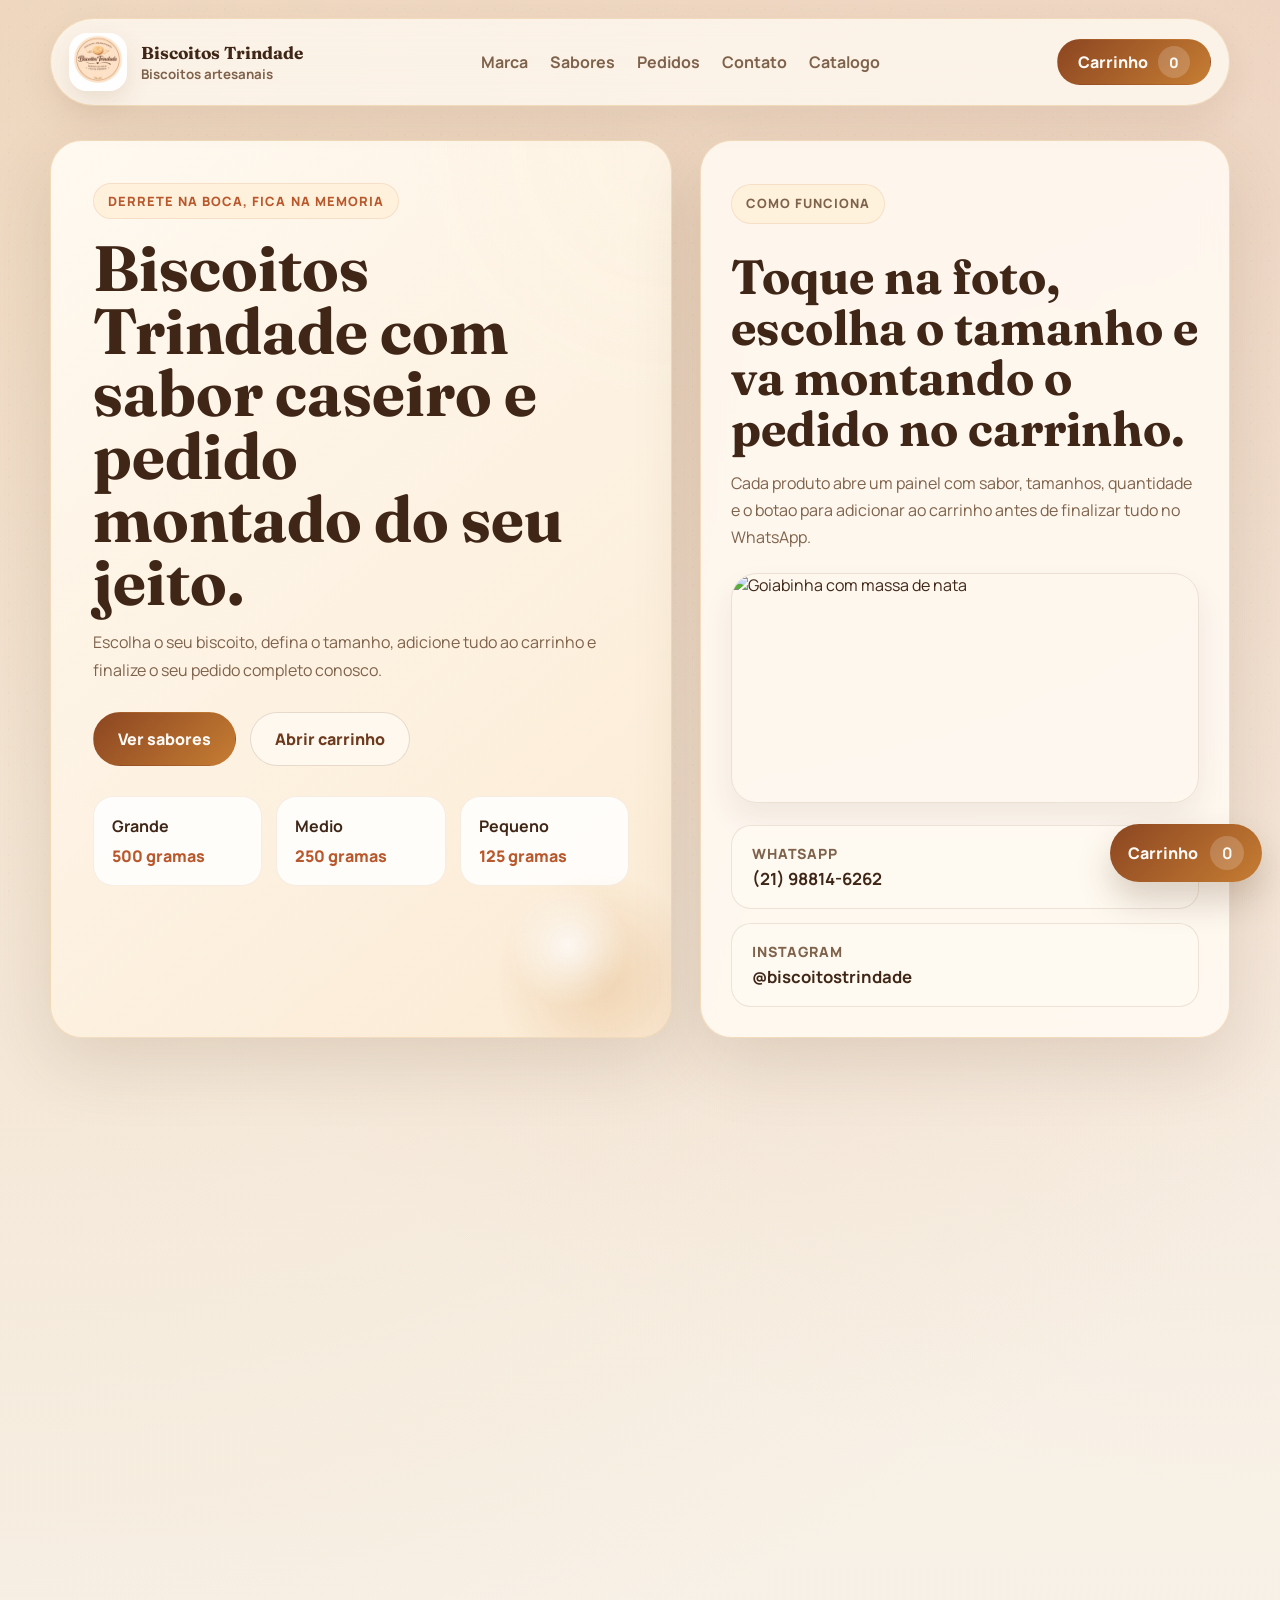
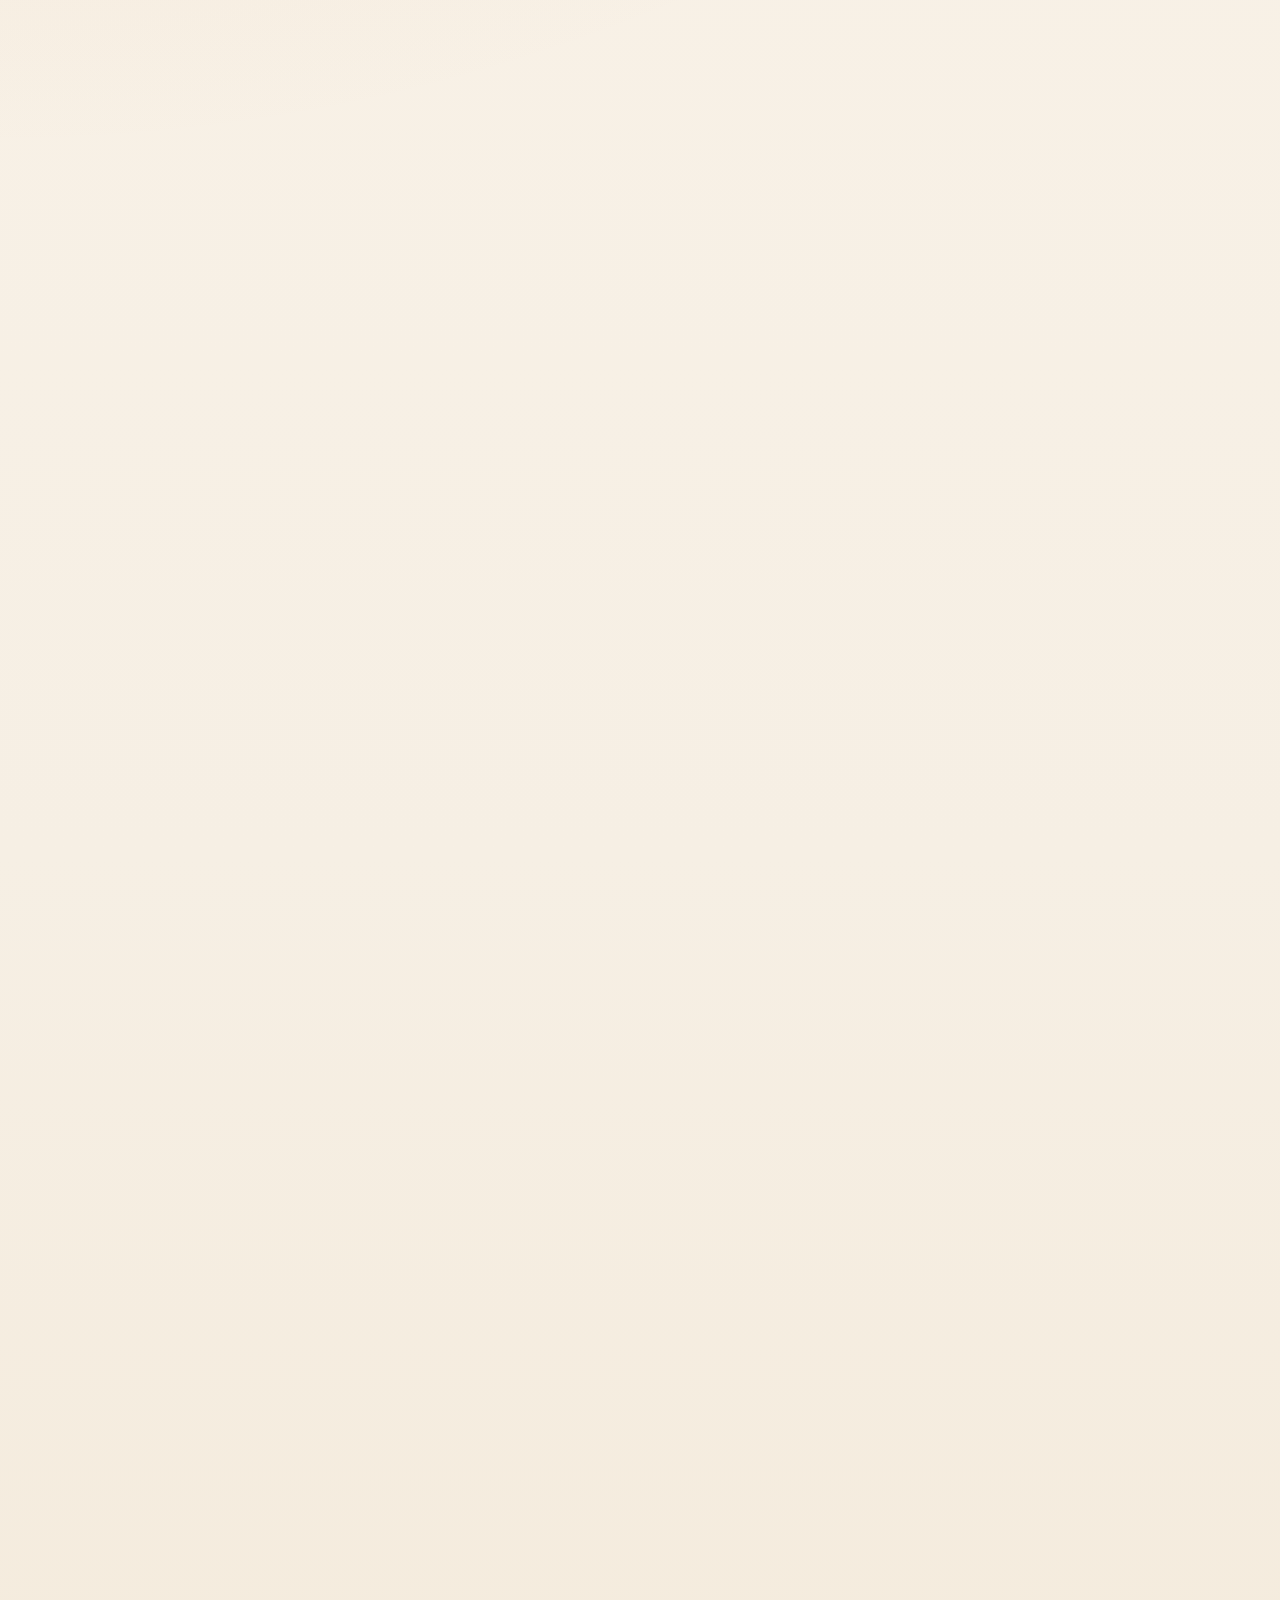
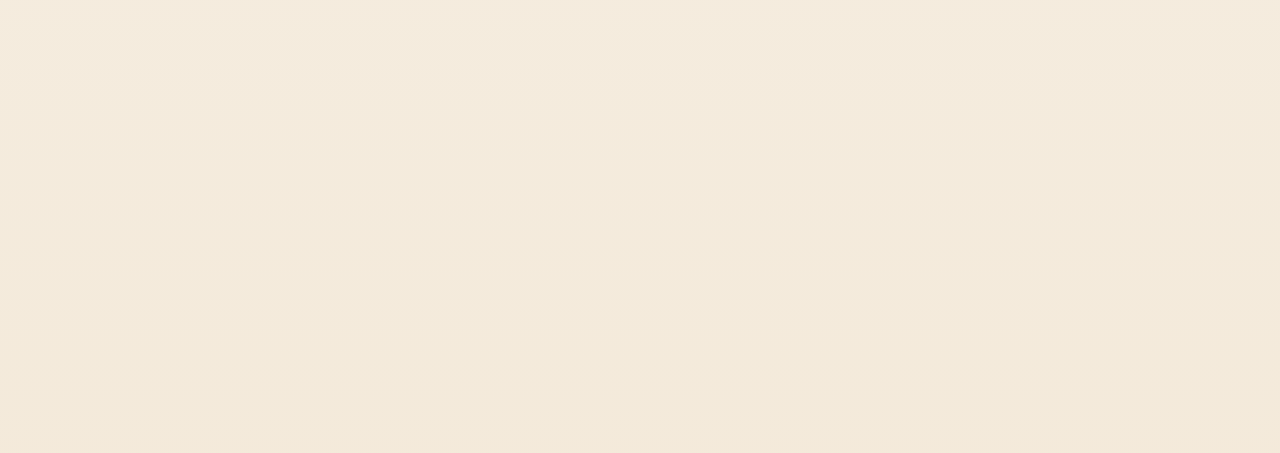
==== index.html @ 2453c05b "Integrate Google Tag Manager into index.html Added Google Tag Manager scripts for tracking." ====
<!DOCTYPE html>
<html lang="pt-BR">
<head>
  <!-- Google Tag Manager -->
<script>(function(w,d,s,l,i){w[l]=w[l]||[];w[l].push({'gtm.start':
new Date().getTime(),event:'gtm.js'});var f=d.getElementsByTagName(s)[0],
j=d.createElement(s),dl=l!='dataLayer'?'&l='+l:'';j.async=true;j.src=
'https://www.googletagmanager.com/gtm.js?id='+i+dl;f.parentNode.insertBefore(j,f);
})(window,document,'script','dataLayer','GTM-TTVF8CPW');</script>
<!-- End Google Tag Manager -->
  
  <meta charset="UTF-8">
  <meta name="viewport" content="width=device-width, initial-scale=1.0">
  <meta name="theme-color" content="#fbf4ea">
  <meta
    name="description"
    content="Biscoitos Trindade: escolha o tamanho, adicione ao carrinho e finalize seu pedido completo pelo WhatsApp."
  >
  <title>Biscoitos Trindade | Biscoitos artesanais</title>
  <link rel="preconnect" href="https://fonts.googleapis.com">
  <link rel="preconnect" href="https://fonts.gstatic.com" crossorigin>
  <link
    href="https://fonts.googleapis.com/css2?family=Fraunces:wght@600;700;800&family=Manrope:wght@400;700;800&display=swap"
    rel="stylesheet"
  >
  <link rel="stylesheet" href="styles.css?v=20260422-2">
  <meta name="google-site-verification" content="8bZwAYIL4HmhqbvfiqJizw8K-HSuU77QGYhBBnQbPO4" />
  <link rel="icon" type="image/png" href="/favicon.png">
</head>
  <!-- Google tag (gtag.js) -->
<script async src="https://www.googletagmanager.com/gtag/js?id=G-58J3NB2M7Q"></script>
<script>
  window.dataLayer = window.dataLayer || [];
  function gtag(){dataLayer.push(arguments);}
  gtag('js', new Date());

  gtag('config', 'G-58J3NB2M7Q');
</script>
<body>
  <!-- Google Tag Manager (noscript) -->
<noscript><iframe src="https://www.googletagmanager.com/ns.html?id=GTM-TTVF8CPW"
height="0" width="0" style="display:none;visibility:hidden"></iframe></noscript>
<!-- End Google Tag Manager (noscript) -->
  <div class="site-shell">
    <header class="hero-shell" id="inicio">
      <nav class="topbar" aria-label="Navegacao principal">
        <a class="brand" href="#inicio" aria-label="Voltar ao inicio">
          <img class="brand-logo" src="logo-biscoitos-trindade.png?v=20260422-2" alt="Logo Biscoitos Trindade" decoding="async">
          <span class="brand-copy">
            <strong>Biscoitos Trindade</strong>
            <small>Biscoitos artesanais</small>
          </span>
        </a>

        <div class="nav-links">
          <a href="#marca">Marca</a>
          <a href="#sabores">Sabores</a>
          <a href="#pedidos">Pedidos</a>
          <a href="#contato">Contato</a>
          <a href="fotos.html">Catalogo</a>
        </div>

        <button class="button button-primary button-small cart-trigger" type="button" data-open-cart>
          Carrinho
          <span class="cart-badge" data-cart-count>0</span>
        </button>
      </nav>

      <section class="hero">
        <div class="hero-copy">
          <span class="eyebrow">Derrete na boca, fica na memoria</span>
          <h1>Biscoitos Trindade com sabor caseiro e pedido montado do seu jeito.</h1>
          <p>
            Escolha o seu biscoito, defina o tamanho, adicione tudo ao carrinho e finalize o seu
            pedido completo conosco.
          </p>

          <div class="hero-actions">
            <a class="button button-primary" href="#sabores">Ver sabores</a>
            <button class="button button-secondary" type="button" data-open-cart>
              Abrir carrinho
            </button>
          </div>

          <div class="size-strip" aria-label="Tamanhos disponiveis">
            <article>
              <strong>Grande</strong>
              <span>500 gramas</span>
            </article>
            <article>
              <strong>Medio</strong>
              <span>250 gramas</span>
            </article>
            <article>
              <strong>Pequeno</strong>
              <span>125 gramas</span>
            </article>
          </div>
        </div>

        <aside class="hero-card">
          <p class="card-kicker">Como funciona</p>
          <h2>Toque na foto, escolha o tamanho e va montando o pedido no carrinho.</h2>
          <p>
            Cada produto abre um painel com sabor, tamanhos, quantidade e o botao para adicionar ao
            carrinho antes de finalizar tudo no WhatsApp.
          </p>

          <div class="hero-preview">
            <img src="goiabinha-massa-de-nata.jpg?v=20260422-2" alt="Goiabinha com massa de nata" fetchpriority="high" decoding="async">
          </div>

          <div class="contact-stack">
            <a class="contact-chip" data-store-whatsapp href="#" target="_blank" rel="noreferrer">
              <span>WhatsApp</span>
              <strong data-phone-display>(21) 98814-6262</strong>
            </a>
            <a class="contact-chip" data-instagram-link href="#" target="_blank" rel="noreferrer">
              <span>Instagram</span>
              <strong data-instagram-handle>@biscoitostrindade</strong>
            </a>
          </div>
        </aside>
      </section>
    </header>

    <main>
      <section class="section story-section" id="marca">
        <div class="section-heading align-left">
          <span class="section-label">A marca</span>
          <h2>Doces biscoitos, saborosos e com um toque que fica na memoria.</h2>
          <p>
            Veja aqui as opcoes, fale conosco e faca a sua encomenda com praticidade.
          </p>
        </div>

        <div class="story-grid">
          <article class="info-tile">
            <h3>Fotos reais</h3>
            <p>Imagens reais dos seus produtos para destacar qualidade, sabor e confianca.</p>
          </article>

          <article class="info-tile">
            <h3>Carrinho completo</h3>
            <p>Voce pode adicionar varios sabores e tamanhos antes de fechar o pedido final.</p>
          </article>

          <article class="info-tile">
            <h3>Contato facil</h3>
            <p>Nosso site conecta sua vitrine digital com o seu WhatsApp e com o Instagram.</p>
          </article>
        </div>
      </section>

      <section class="section catalog-section" id="sabores">
        <div class="section-heading">
          <span class="section-label">Sabores em destaque</span>
          <h2>Escolha um biscoito e toque na foto para ver os detalhes.</h2>
          <p>
            Ao clicar, a pessoa escolhe o tamanho, informa a quantidade e adiciona o item ao carrinho.
          </p>
        </div>

        <div class="catalog-grid" data-featured-products></div>

        <div class="section-footer">
          <a class="button button-secondary" href="fotos.html">Abrir catalogo completo</a>
        </div>
      </section>

      <section class="section steps-section" id="pedidos">
        <div class="section-heading">
          <span class="section-label">Pedidos</span>
          <h2>Veja como fazer sua compra de forma simples.</h2>
        </div>

        <div class="steps-grid">
          <article class="step-card">
            <span>1</span>
            <h3>Escolhe o produto</h3>
            <p>Tocando no biscoito, abre uma janela com a foto, sabor e descricao.</p>
          </article>

          <article class="step-card">
            <span>2</span>
            <h3>Seleciona tamanho</h3>
            <p>A pessoa escolhe entre 500 gramas, 250 gramas e 125 gramas antes de adicionar ao carrinho.</p>
          </article>

          <article class="step-card">
            <span>3</span>
            <h3>Finaliza o carrinho</h3>
            <p>No fim, o pedido inteiro vai pronto para o WhatsApp em uma unica mensagem.</p>
          </article>
        </div>
      </section>

      <section class="section contact-section" id="contato">
        <div class="contact-panel">
          <div class="contact-copy">
            <span class="section-label">Contato rapido</span>
            <h2>Pronto para receber pedidos, encomendas e novos clientes.</h2>
            <p>
              O site conecta sua vitrine digital com o seu WhatsApp e com o Instagram
              <strong data-instagram-handle-inline>@biscoitostrindade</strong>.
            </p>
          </div>

          <div class="cta-stack">
            <button class="button button-primary wide" type="button" data-open-cart>
              Abrir carrinho
            </button>
            <a class="button button-secondary wide" data-store-whatsapp href="#" target="_blank" rel="noreferrer">
              Falar no WhatsApp
            </a>
            <a class="button button-ghost wide" href="fotos.html">Ver todas as fotos</a>
          </div>
        </div>
      </section>
    </main>

    <footer class="footer">
      <div class="footer-brand-group">
        <img class="footer-logo" src="logo-biscoitos-trindade.png?v=20260422-2" alt="Logo Biscoitos Trindade" loading="lazy" decoding="async">
        <div>
          <p class="footer-brand">Biscoitos Trindade</p>
          <small>Feito para que voce cliente conheca melhor os nossos produtos.</small>
        </div>
      </div>

      <div class="footer-links">
        <button type="button" data-open-cart>Carrinho</button>
        <a data-store-whatsapp href="#" target="_blank" rel="noreferrer">WhatsApp</a>
        <a data-instagram-link href="#" target="_blank" rel="noreferrer">Instagram</a>
        <a href="fotos.html">Catalogo</a>
      </div>
    </footer>
  </div>

  <div class="product-modal" data-product-modal hidden>
    <div class="product-modal-backdrop" data-close-modal></div>

    <div class="product-sheet" role="dialog" aria-modal="true" aria-labelledby="product-modal-title">
      <button class="modal-close" type="button" aria-label="Fechar detalhes do produto" data-close-modal>
        Fechar
      </button>

      <div class="product-sheet-media">
        <img data-modal-image src="" alt="">
      </div>

      <div class="product-sheet-copy">
        <span class="sheet-label" data-modal-badge></span>
        <h2 id="product-modal-title" data-modal-title></h2>
        <p class="sheet-flavor" data-modal-flavor></p>
        <p class="sheet-description" data-modal-description></p>

        <div class="purchase-builder">
          <div class="builder-block">
            <p class="builder-label">Escolha o tamanho</p>
            <div class="size-list" data-size-options></div>
          </div>

          <div class="builder-block">
            <p class="builder-label">Quantidade</p>
            <div class="quantity-picker" aria-label="Quantidade do produto">
              <button class="quantity-button" type="button" data-quantity-change="-1" aria-label="Diminuir quantidade">
                -
              </button>
              <span class="quantity-value" data-quantity-value>1</span>
              <button class="quantity-button" type="button" data-quantity-change="1" aria-label="Aumentar quantidade">
                +
              </button>
            </div>
          </div>
        </div>

        <div class="sheet-actions">
          <button class="button button-primary wide" type="button" data-add-to-cart>
            Adicionar ao carrinho
          </button>
          <button class="button button-secondary wide" type="button" data-open-cart>
            Ver carrinho
          </button>
          <button class="button button-ghost wide" type="button" data-close-modal>
            Sair desta aba
          </button>
        </div>

        <p class="sheet-feedback" data-modal-feedback aria-live="polite"></p>
      </div>
    </div>
  </div>

  <div class="cart-drawer" data-cart-drawer hidden>
    <div class="cart-backdrop" data-close-cart></div>

    <aside class="cart-sheet" role="dialog" aria-modal="true" aria-labelledby="cart-title">
      <button class="modal-close cart-close" type="button" aria-label="Fechar carrinho" data-close-cart>
        Fechar
      </button>

      <div class="cart-header">
        <span class="sheet-label">Seu carrinho</span>
        <h2 id="cart-title">Monte seu pedido completo</h2>
        <p>
          Confira os itens escolhidos, ajuste o pedido como quiser e finalize tudo em uma unica
          mensagem no WhatsApp.
        </p>
      </div>

      <div class="cart-status">
        <article class="summary-chip">
          <span>Itens</span>
          <strong data-cart-total-items>0</strong>
        </article>
        <article class="summary-chip">
          <span>Sabores</span>
          <strong data-cart-total-lines>0</strong>
        </article>
      </div>

      <div class="cart-empty" data-cart-empty>
        Seu carrinho esta vazio. Escolha um biscoito, selecione o tamanho e adicione ao pedido.
      </div>

      <section class="cart-overview" data-cart-overview-wrapper hidden>
        <p class="builder-label">Resumo do pedido</p>
        <div class="cart-overview-list" data-cart-overview></div>
      </section>

      <div class="cart-items" data-cart-items></div>

      <div class="cart-summary">
        <div class="summary-row">
          <span>Total de itens</span>
          <strong data-cart-total-items>0</strong>
        </div>
        <div class="summary-row">
          <span>Sabores no pedido</span>
          <strong data-cart-total-lines>0</strong>
        </div>

        <div class="cart-actions">
          <button class="button button-secondary wide" type="button" data-close-cart>
            Continuar comprando
          </button>
           <button class="button button-ghost wide" type="button" data-clear-cart>
            Limpar carrinho
          </button>
          <a class="button button-primary wide" data-cart-checkout href="#" target="_blank" rel="noreferrer">
            Comprar
          </a>
        </div>

        <p class="checkout-note">
          O WhatsApp vai abrir com o pedido todo montado na mensagem.
        </p>
      </div>
    </aside>
  </div>

  <button class="floating-cart" type="button" data-open-cart aria-label="Abrir carrinho">
    <span>Carrinho</span>
    <strong data-cart-count>0</strong>
  </button>

  <script src="script.js?v=20260422-2"></script>
</body>
</html>
---- styles.css ----
:root {
  color-scheme: light;
  --bg: #f6efe4;
  --surface: rgba(255, 250, 242, 0.9);
  --surface-strong: #fffaf2;
  --line: rgba(96, 54, 26, 0.12);
  --text: #3f2617;
  --muted: #7f624b;
  --cocoa: #6d3a1e;
  --caramel: #c67d33;
  --cream: #fff6ea;
  --accent: #b9582d;
  --shadow: 0 24px 70px rgba(94, 60, 30, 0.14);
  --radius-xl: 32px;
  --radius-lg: 26px;
  --radius-md: 20px;
  --content: 1180px;
}

* {
  box-sizing: border-box;
}

html {
  scroll-behavior: smooth;
}

body {
  margin: 0;
  overflow-x: hidden;
  font-family: "Manrope", sans-serif;
  text-rendering: optimizeLegibility;
  color: var(--text);
  background:
    radial-gradient(circle at top left, rgba(198, 125, 51, 0.22), transparent 28%),
    radial-gradient(circle at top right, rgba(185, 88, 45, 0.16), transparent 24%),
    linear-gradient(180deg, #fbf4ea 0%, #f6efe4 40%, #efdfc6 100%);
}

body::before {
  content: "";
  position: fixed;
  inset: 0;
  pointer-events: none;
  background:
    radial-gradient(circle, rgba(109, 58, 30, 0.04) 1px, transparent 1px) 0 0 / 18px 18px;
  opacity: 0.35;
}

img {
  display: block;
  max-width: 100%;
}

a {
  color: inherit;
  text-decoration: none;
}

button,
a {
  -webkit-tap-highlight-color: transparent;
}

section[id] {
  scroll-margin-top: 110px;
}

.site-shell,
.catalog-page {
  position: relative;
  z-index: 1;
}

.story-section,
.catalog-section,
.steps-section,
.contact-section,
.catalog-gallery,
.catalog-bottom-cta,
.footer {
  content-visibility: auto;
  contain-intrinsic-size: 1px 720px;
}

.hero-shell,
.section,
.footer,
.catalog-page {
  padding-left: 24px;
  padding-right: 24px;
}

.topbar,
.hero,
.section-heading,
.story-grid,
.catalog-grid,
.steps-grid,
.contact-panel,
.footer,
.catalog-hero,
.catalog-bottom-cta {
  max-width: var(--content);
  margin: 0 auto;
}

.hero-shell {
  padding-top: 18px;
  padding-bottom: 48px;
}

.topbar {
  display: flex;
  align-items: center;
  justify-content: space-between;
  position: sticky;
  top: 12px;
  z-index: 14;
  gap: 20px;
  padding: 14px 18px;
  border-radius: 999px;
  background: rgba(255, 250, 242, 0.78);
  border: 1px solid rgba(237, 210, 171, 0.72);
  box-shadow: 0 14px 34px rgba(95, 57, 27, 0.08);
  backdrop-filter: blur(16px);
}

.brand {
  display: inline-flex;
  align-items: center;
  gap: 14px;
}

.brand-logo {
  width: 58px;
  height: 58px;
  border-radius: 18px;
  object-fit: cover;
  box-shadow: 0 10px 26px rgba(95, 57, 27, 0.12);
}

.brand-copy {
  display: grid;
  gap: 2px;
}

.brand-copy strong,
.section-heading h2,
.hero-copy h1,
.hero-card h2,
.step-card h3,
.contact-copy h2,
.catalog-hero-copy h1,
.catalog-bottom-cta h2,
.product-title,
.product-sheet-copy h2,
.footer-brand,
.info-tile h3,
.cart-header h2,
.cart-item-copy h3 {
  font-family: "Fraunces", serif;
}

.brand-copy strong {
  font-size: 1.08rem;
}

.brand-copy small {
  color: var(--muted);
  font-weight: 700;
}

.nav-links,
.topbar-actions,
.footer-links {
  display: flex;
  align-items: center;
  gap: 22px;
}

.nav-links,
.footer-links {
  color: var(--muted);
  font-weight: 700;
}

.nav-links a:hover,
.nav-links a:focus-visible,
.footer-links a:hover,
.footer-links a:focus-visible,
.footer-links button:hover,
.footer-links button:focus-visible {
  color: var(--cocoa);
}

.footer-links {
  flex-wrap: wrap;
  gap: 18px;
}

.footer-links button {
  padding: 0;
  border: 0;
  background: transparent;
  color: inherit;
  font: inherit;
  font-weight: inherit;
  cursor: pointer;
}

.button {
  display: inline-flex;
  align-items: center;
  justify-content: center;
  min-height: 54px;
  padding: 0 24px;
  border-radius: 999px;
  border: 1px solid transparent;
  font: inherit;
  font-weight: 800;
  cursor: pointer;
  transition: transform 0.2s ease, box-shadow 0.2s ease, background-color 0.2s ease;
}

.button:hover,
.button:focus-visible,
.product-card:hover,
.product-card:focus-visible,
.contact-chip:hover,
.contact-chip:focus-visible,
.size-option:hover,
.size-option:focus-visible,
.floating-cart:hover,
.floating-cart:focus-visible {
  transform: translateY(-2px);
  box-shadow: 0 18px 28px rgba(87, 52, 24, 0.12);
}

.button-small {
  min-height: 46px;
  padding: 0 20px;
}

.button-primary {
  color: #fffaf5;
  background: linear-gradient(135deg, #8c4621 0%, #c67d33 100%);
}

.button-secondary {
  color: var(--cocoa);
  background: rgba(255, 250, 242, 0.78);
  border-color: rgba(109, 58, 30, 0.16);
}

.button-ghost {
  color: var(--cocoa);
  background: linear-gradient(180deg, #fffaf3 0%, #f4e1c2 100%);
  border-color: rgba(109, 58, 30, 0.12);
}

.button.is-disabled {
  opacity: 0.55;
  pointer-events: none;
}

.wide {
  width: 100%;
}

.eyebrow,
.section-label,
.card-kicker,
.product-badge,
.sheet-label {
  display: inline-flex;
  align-items: center;
  justify-content: center;
  width: fit-content;
  padding: 8px 14px;
  border-radius: 999px;
  font-size: 0.8rem;
  font-weight: 800;
  letter-spacing: 0.08em;
  text-transform: uppercase;
}

.eyebrow,
.section-label,
.card-kicker,
.sheet-label {
  color: var(--accent);
  background: rgba(255, 241, 220, 0.92);
  border: 1px solid rgba(185, 88, 45, 0.12);
}

.hero {
  display: grid;
  grid-template-columns: 1.08fr 0.92fr;
  gap: 28px;
  align-items: stretch;
  padding-top: 34px;
}

.hero-copy,
.hero-card,
.info-tile,
.step-card,
.contact-panel,
.product-card,
.catalog-hero-card,
.catalog-bottom-cta,
.product-sheet,
.catalog-hero-copy,
.cart-sheet {
  background: var(--surface);
  border: 1px solid rgba(237, 210, 171, 0.72);
  box-shadow: var(--shadow);
  backdrop-filter: blur(14px);
}

.hero-copy,
.hero-card,
.catalog-hero-card,
.catalog-bottom-cta,
.catalog-hero-copy {
  border-radius: var(--radius-xl);
}

.hero-copy,
.catalog-hero-copy {
  position: relative;
  overflow: hidden;
  padding: 42px;
  background:
    radial-gradient(circle at top right, rgba(255, 244, 225, 0.34), transparent 24%),
    linear-gradient(140deg, rgba(255, 250, 242, 0.96) 0%, rgba(251, 235, 212, 0.96) 100%);
  animation: rise 0.8s ease both;
}

.hero-copy::after,
.catalog-hero-copy::after {
  content: "";
  position: absolute;
  inset: auto -40px -52px auto;
  width: 220px;
  height: 220px;
  border-radius: 50%;
  background:
    radial-gradient(circle at 35% 35%, rgba(255, 255, 255, 0.76), transparent 30%),
    radial-gradient(circle at 50% 50%, rgba(198, 125, 51, 0.22), transparent 68%);
}

.hero-copy h1,
.catalog-hero-copy h1 {
  margin: 18px 0 16px;
  font-size: clamp(2.8rem, 5vw, 4.8rem);
  line-height: 0.98;
  max-width: 11ch;
}

.hero-copy p,
.hero-card p,
.section-heading p,
.info-tile p,
.step-card p,
.contact-copy p,
.catalog-hero-copy p,
.catalog-bottom-cta p,
.product-copy p,
.sheet-description,
.sheet-flavor,
.footer small,
.cart-header p,
.checkout-note,
.cart-empty,
.cart-item-copy p {
  color: var(--muted);
  line-height: 1.7;
}

.hero-actions,
.cta-stack,
.sheet-actions {
  display: flex;
  flex-wrap: wrap;
  gap: 14px;
}

.hero-actions {
  margin-top: 28px;
}

.cart-trigger {
  gap: 10px;
}

.cart-badge {
  display: inline-flex;
  align-items: center;
  justify-content: center;
  min-width: 32px;
  min-height: 32px;
  padding: 0 8px;
  border-radius: 999px;
  background: rgba(255, 255, 255, 0.18);
  color: #fffaf5;
  font-size: 0.9rem;
}

.size-strip {
  display: grid;
  grid-template-columns: repeat(3, minmax(0, 1fr));
  gap: 14px;
  margin-top: 30px;
}

.size-strip article {
  padding: 18px;
  border-radius: var(--radius-md);
  background: rgba(255, 255, 255, 0.82);
  border: 1px solid rgba(198, 125, 51, 0.12);
}

.size-strip strong,
.size-option strong {
  display: block;
}

.size-strip span,
.size-option span {
  display: block;
  margin-top: 8px;
  color: var(--accent);
  font-weight: 800;
}

.hero-card,
.catalog-hero-card {
  padding: 30px;
  animation: rise 0.8s ease 0.1s both;
}

.hero-card h2,
.contact-copy h2,
.catalog-bottom-cta h2,
.cart-header h2 {
  margin: 16px 0 12px;
  font-size: clamp(2rem, 4vw, 3rem);
  line-height: 1.05;
}

.contact-stack {
  display: grid;
  gap: 14px;
  margin-top: 22px;
}

.hero-preview {
  margin-top: 22px;
  min-height: 230px;
  border-radius: var(--radius-lg);
  overflow: hidden;
  border: 1px solid rgba(109, 58, 30, 0.12);
  box-shadow: 0 16px 30px rgba(95, 57, 27, 0.08);
}

.hero-preview img {
  width: 100%;
  height: 100%;
  object-fit: cover;
}

.contact-chip {
  display: grid;
  gap: 4px;
  padding: 18px 20px;
  border-radius: var(--radius-md);
  background: rgba(255, 250, 242, 0.94);
  border: 1px solid rgba(109, 58, 30, 0.12);
  transition: transform 0.2s ease, box-shadow 0.2s ease, border-color 0.2s ease;
}

.contact-chip span {
  color: var(--muted);
  font-size: 0.88rem;
  font-weight: 800;
  text-transform: uppercase;
  letter-spacing: 0.06em;
}

.contact-chip strong {
  font-size: 1.05rem;
}

.section {
  padding-top: 36px;
  padding-bottom: 36px;
}

.section-heading {
  margin-bottom: 28px;
  text-align: center;
}

.section-heading.align-left {
  text-align: left;
}

.section-heading h2 {
  margin: 16px 0;
  font-size: clamp(2rem, 4vw, 3.6rem);
  line-height: 1.04;
}

.story-grid,
.steps-grid {
  display: grid;
  grid-template-columns: repeat(3, minmax(0, 1fr));
  gap: 18px;
}

.info-tile,
.step-card {
  position: relative;
  overflow: hidden;
  padding: 28px;
  border-radius: var(--radius-lg);
  animation: rise 0.8s ease both;
}

.info-tile:nth-child(2),
.step-card:nth-child(2) {
  animation-delay: 0.08s;
}

.info-tile:nth-child(3),
.step-card:nth-child(3) {
  animation-delay: 0.16s;
}

.info-tile::after,
.step-card::after {
  content: "";
  position: absolute;
  inset: auto -24px -24px auto;
  width: 110px;
  height: 110px;
  border-radius: 50%;
  background: radial-gradient(circle, rgba(198, 125, 51, 0.14), transparent 70%);
}

.info-tile h3,
.step-card h3 {
  margin: 0 0 10px;
  font-size: 1.35rem;
}

.catalog-grid {
  display: grid;
  grid-template-columns: repeat(3, minmax(0, 1fr));
  gap: 18px;
}

.catalog-grid-large {
  grid-template-columns: repeat(4, minmax(0, 1fr));
}

.product-card {
  appearance: none;
  width: 100%;
  padding: 0;
  border-radius: var(--radius-lg);
  overflow: hidden;
  cursor: pointer;
  text-align: left;
  transition: transform 0.2s ease, box-shadow 0.2s ease;
  animation: rise 0.8s ease both;
}

.product-card:nth-child(2) {
  animation-delay: 0.06s;
}

.product-card:nth-child(3) {
  animation-delay: 0.12s;
}

.product-card:nth-child(4) {
  animation-delay: 0.18s;
}

.product-media {
  aspect-ratio: 4 / 5;
  overflow: hidden;
  background: linear-gradient(160deg, #f2dec2 0%, #e6c598 100%);
}

.product-media img,
.product-sheet-media img,
.cart-item-media img {
  width: 100%;
  height: 100%;
  object-fit: cover;
}

.product-copy {
  display: grid;
  gap: 12px;
  padding: 22px;
}

.product-topline {
  display: flex;
  align-items: center;
  justify-content: space-between;
  gap: 12px;
}

.product-badge {
  color: var(--cocoa);
  background: rgba(244, 225, 194, 0.94);
}

.product-title {
  margin: 0;
  font-size: 1.55rem;
}

.product-click {
  color: var(--accent);
  font-weight: 800;
}

.section-footer {
  display: flex;
  justify-content: center;
  margin-top: 28px;
}

.step-card span {
  display: inline-flex;
  align-items: center;
  justify-content: center;
  width: 50px;
  height: 50px;
  margin-bottom: 18px;
  border-radius: 16px;
  background: linear-gradient(135deg, #8c4621 0%, #c67d33 100%);
  color: #fffdf8;
  font-weight: 800;
}

.contact-panel,
.catalog-bottom-cta {
  display: grid;
  grid-template-columns: 1.1fr 0.9fr;
  gap: 24px;
  align-items: center;
  padding: 32px;
}

.footer {
  display: flex;
  align-items: center;
  justify-content: space-between;
  gap: 20px;
  padding-top: 18px;
  padding-bottom: 40px;
}

.footer-brand-group {
  display: flex;
  align-items: center;
  gap: 16px;
}

.footer-logo {
  width: 68px;
  height: 68px;
  border-radius: 24px;
  object-fit: cover;
  box-shadow: 0 10px 26px rgba(95, 57, 27, 0.12);
}

.footer-brand {
  margin: 0 0 8px;
  font-size: 1.35rem;
}

.catalog-page {
  padding-top: 18px;
  padding-bottom: 120px;
}

.catalog-hero {
  display: grid;
  grid-template-columns: 1.05fr 0.95fr;
  gap: 24px;
  align-items: stretch;
  margin-top: 30px;
  margin-bottom: 30px;
}

.catalog-hero-card {
  display: grid;
  align-content: start;
  gap: 14px;
}

.catalog-bottom-cta {
  margin-top: 30px;
}

.product-modal[hidden],
.cart-drawer[hidden] {
  display: none;
}

.product-modal,
.cart-drawer {
  position: fixed;
  inset: 0;
  overflow-y: auto;
  overscroll-behavior: contain;
}

.product-modal {
  z-index: 30;
  padding: 24px;
  display: grid;
  place-items: center;
}

.product-modal-backdrop,
.cart-backdrop {
  position: absolute;
  inset: 0;
  background: rgba(48, 29, 18, 0.68);
  backdrop-filter: blur(10px);
  animation: fade 0.25s ease both;
}

.product-sheet {
  position: relative;
  z-index: 1;
  width: min(980px, 100%);
  max-height: calc(100dvh - 48px);
  display: grid;
  grid-template-columns: 1fr 1fr;
  gap: 0;
  overflow: hidden;
  border-radius: var(--radius-xl);
  animation: rise 0.3s ease both;
}

.product-sheet-media {
  min-height: 420px;
  background: linear-gradient(160deg, #f2dec2 0%, #e6c598 100%);
}

.product-sheet-copy {
  display: grid;
  align-content: start;
  gap: 16px;
  padding: 34px;
  overflow-y: auto;
  min-width: 0;
}

.product-sheet-copy h2 {
  margin: 0;
  font-size: clamp(2rem, 4vw, 3rem);
  line-height: 1.02;
}

.sheet-flavor {
  margin: -6px 0 0;
  color: var(--accent);
  font-weight: 800;
}

.sheet-description,
.sheet-feedback {
  margin: 0;
}

.purchase-builder {
  display: grid;
  gap: 18px;
}

.builder-block {
  display: grid;
  gap: 12px;
}

.builder-label {
  margin: 0;
  color: var(--muted);
  font-size: 0.92rem;
  font-weight: 800;
  text-transform: uppercase;
  letter-spacing: 0.06em;
}

.size-list {
  display: grid;
  grid-template-columns: repeat(3, minmax(0, 1fr));
  gap: 12px;
}

.size-option {
  display: grid;
  gap: 8px;
  padding: 18px;
  border-radius: var(--radius-md);
  border: 1px solid rgba(198, 125, 51, 0.14);
  background: rgba(255, 255, 255, 0.84);
  color: var(--text);
  font: inherit;
  text-align: left;
  cursor: pointer;
  transition: transform 0.2s ease, border-color 0.2s ease, box-shadow 0.2s ease;
}

.size-option.is-selected {
  border-color: rgba(140, 70, 33, 0.58);
  background: linear-gradient(180deg, #fff9f0 0%, #f7e0be 100%);
  box-shadow: 0 18px 28px rgba(95, 57, 27, 0.1);
}

.quantity-picker {
  display: inline-flex;
  align-items: center;
  gap: 14px;
  width: fit-content;
  padding: 10px;
  border-radius: 999px;
  background: rgba(255, 255, 255, 0.84);
  border: 1px solid rgba(198, 125, 51, 0.12);
}

.quantity-button {
  display: inline-flex;
  align-items: center;
  justify-content: center;
  width: 42px;
  height: 42px;
  border: 0;
  border-radius: 999px;
  background: linear-gradient(135deg, #8c4621 0%, #c67d33 100%);
  color: #fffaf5;
  font: inherit;
  font-size: 1.25rem;
  font-weight: 800;
  cursor: pointer;
}

.quantity-value {
  min-width: 28px;
  text-align: center;
  font-weight: 800;
  font-size: 1.05rem;
}

.sheet-feedback {
  min-height: 24px;
  color: var(--accent);
  font-weight: 700;
}

.modal-close {
  position: absolute;
  top: 18px;
  right: 18px;
  z-index: 2;
  min-height: 42px;
  padding: 0 16px;
  border: 1px solid rgba(109, 58, 30, 0.12);
  border-radius: 999px;
  background: rgba(255, 250, 242, 0.92);
  color: var(--cocoa);
  font: inherit;
  font-weight: 800;
  cursor: pointer;
}

.modal-close:hover,
.modal-close:focus-visible,
.quantity-button:hover,
.quantity-button:focus-visible,
.cart-stepper:hover,
.cart-stepper:focus-visible,
.cart-remove:hover,
.cart-remove:focus-visible {
  box-shadow: 0 12px 22px rgba(95, 57, 27, 0.12);
}

.cart-drawer {
  z-index: 32;
}

.cart-sheet {
  position: absolute;
  top: 20px;
  right: 20px;
  bottom: 20px;
  width: min(440px, calc(100vw - 24px));
  max-height: calc(100dvh - 40px);
  display: grid;
  grid-template-rows: auto auto auto 1fr auto;
  gap: 18px;
  padding: 28px;
  border-radius: var(--radius-xl);
  background: var(--surface-strong);
  overflow-x: hidden;
  overflow-y: auto;
  min-height: 0;
  -webkit-overflow-scrolling: touch;
  animation: slideIn 0.25s ease both;
}

.cart-close {
  top: 16px;
  right: 16px;
}

.cart-header {
  display: grid;
  gap: 10px;
  padding-right: 56px;
}

.cart-header h2 {
  margin: 0;
}

.cart-header p,
.checkout-note,
.cart-empty,
.cart-item-copy p {
  margin: 0;
}

.cart-status {
  display: grid;
  grid-template-columns: repeat(2, minmax(0, 1fr));
  gap: 12px;
}

.summary-chip {
  padding: 16px;
  border-radius: var(--radius-md);
  background: rgba(255, 250, 242, 0.9);
  border: 1px solid rgba(198, 125, 51, 0.12);
}

.summary-chip span,
.summary-row span {
  color: var(--muted);
  font-size: 0.92rem;
  font-weight: 700;
}

.summary-chip strong,
.summary-row strong {
  display: block;
  margin-top: 6px;
  font-size: 1.2rem;
}

.cart-empty {
  padding: 18px;
  border-radius: var(--radius-md);
  background: rgba(255, 250, 242, 0.9);
  border: 1px dashed rgba(198, 125, 51, 0.24);
}

.cart-overview {
  display: grid;
  gap: 12px;
}

.cart-overview-list {
  display: grid;
  gap: 12px;
}

.cart-overview-item {
  display: grid;
  gap: 6px;
  padding: 14px 16px;
  border-radius: var(--radius-md);
  background: rgba(255, 250, 242, 0.92);
  border: 1px solid rgba(198, 125, 51, 0.12);
}

.cart-overview-head {
  display: flex;
  align-items: center;
  justify-content: space-between;
  gap: 12px;
}

.cart-overview-meta {
  display: grid;
  gap: 4px;
}

.cart-overview-actions {
  display: flex;
  flex-wrap: wrap;
  justify-content: flex-end;
  gap: 8px;
}

.cart-overview-head strong {
  font-family: "Fraunces", serif;
  font-size: 1rem;
}

.cart-overview-head span,
.cart-overview-item small {
  color: var(--muted);
}

.cart-remove-summary {
  min-height: 38px;
  padding: 0 14px;
  border: 1px solid rgba(185, 88, 45, 0.16);
  border-radius: 999px;
  background: rgba(255, 247, 239, 0.96);
  color: var(--accent);
  font: inherit;
  font-weight: 800;
  cursor: pointer;
  white-space: nowrap;
}

.cart-stepper-summary {
  min-height: 38px;
}

.cart-items {
  display: grid;
  align-content: start;
  gap: 14px;
  overflow: auto;
  min-height: 0;
  padding-right: 4px;
}

.cart-item {
  display: grid;
  grid-template-columns: 92px 1fr auto;
  gap: 14px;
  align-items: center;
  padding: 14px;
  border-radius: var(--radius-md);
  background: rgba(255, 250, 242, 0.9);
  border: 1px solid rgba(198, 125, 51, 0.12);
}

.cart-item-media {
  width: 92px;
  height: 92px;
  border-radius: 16px;
  overflow: hidden;
}

.cart-item-copy {
  display: grid;
  gap: 8px;
}

.cart-item-copy h3 {
  margin: 0;
  font-size: 1.1rem;
}

.cart-item-controls {
  display: flex;
  flex-wrap: wrap;
  align-items: center;
  gap: 8px;
}

.cart-item-quantity {
  display: inline-flex;
  align-items: center;
  justify-content: center;
  min-height: 40px;
  padding: 0 14px;
  border-radius: 999px;
  background: rgba(244, 225, 194, 0.52);
  color: var(--cocoa);
  font-size: 0.92rem;
  font-weight: 800;
}

.cart-stepper {
  min-height: 40px;
  padding: 0 14px;
  border: 1px solid rgba(109, 58, 30, 0.14);
  border-radius: 999px;
  background: rgba(255, 255, 255, 0.9);
  color: var(--cocoa);
  font: inherit;
  font-weight: 800;
  cursor: pointer;
}

.cart-stepper-add {
  border-color: transparent;
  background: linear-gradient(135deg, #8c4621 0%, #c67d33 100%);
  color: #fffaf5;
}

.cart-item-actions {
  display: grid;
  align-self: start;
}

.cart-remove {
  align-self: start;
  width: 100%;
  min-height: 40px;
  padding: 0 14px;
  border: 1px solid rgba(185, 88, 45, 0.16);
  border-radius: 999px;
  background: rgba(255, 247, 239, 0.96);
  color: var(--accent);
  font: inherit;
  font-weight: 800;
  cursor: pointer;
}

.cart-remove-summary:hover,
.cart-remove-summary:focus-visible {
  box-shadow: 0 12px 22px rgba(95, 57, 27, 0.12);
}

.cart-summary {
  display: grid;
  gap: 14px;
  padding-top: 14px;
  border-top: 1px solid rgba(198, 125, 51, 0.16);
}

.summary-row {
  display: flex;
  align-items: center;
  justify-content: space-between;
  gap: 12px;
}

.summary-row strong {
  margin-top: 0;
}

.cart-actions {
  display: grid;
  gap: 12px;
}

.floating-cart {
  position: fixed;
  right: 18px;
  bottom: 18px;
  z-index: 24;
  display: inline-flex;
  align-items: center;
  gap: 12px;
  min-height: 58px;
  padding: 0 18px;
  border: 0;
  border-radius: 999px;
  background: linear-gradient(135deg, #8c4621 0%, #c67d33 100%);
  color: #fffaf5;
  box-shadow: 0 18px 34px rgba(87, 52, 24, 0.22);
  font: inherit;
  font-weight: 800;
  cursor: pointer;
}

.floating-cart strong {
  display: inline-flex;
  align-items: center;
  justify-content: center;
  min-width: 34px;
  min-height: 34px;
  padding: 0 8px;
  border-radius: 999px;
  background: rgba(255, 255, 255, 0.18);
}

.floating-cart span {
  white-space: nowrap;
}

@keyframes rise {
  from {
    opacity: 0;
    transform: translateY(26px);
  }

  to {
    opacity: 1;
    transform: translateY(0);
  }
}

@keyframes fade {
  from {
    opacity: 0;
  }

  to {
    opacity: 1;
  }
}

@keyframes slideIn {
  from {
    opacity: 0;
    transform: translateX(24px);
  }

  to {
    opacity: 1;
    transform: translateX(0);
  }
}

@media (max-width: 1120px) {
  .hero,
  .catalog-hero,
  .contact-panel,
  .catalog-bottom-cta {
    grid-template-columns: 1fr;
  }

  .catalog-grid-large {
    grid-template-columns: repeat(3, minmax(0, 1fr));
  }
}

@media (max-width: 860px) {
  .footer {
    flex-direction: column;
    align-items: flex-start;
  }

  .topbar {
    flex-wrap: wrap;
    align-items: center;
  }

  .nav-links {
    display: none;
  }

  .story-grid,
  .steps-grid {
    grid-template-columns: 1fr;
  }

  .catalog-grid,
  .catalog-grid-large {
    grid-template-columns: repeat(2, minmax(0, 1fr));
  }

  .product-sheet {
    grid-template-columns: 1fr;
  }

  .product-sheet-media {
    min-height: 280px;
  }

  .product-modal {
    padding: 16px;
  }

  .cart-sheet {
    top: 12px;
    right: 12px;
    bottom: 12px;
    left: 12px;
    width: auto;
    padding: 22px;
  }

  .cart-item {
    grid-template-columns: 74px 1fr;
  }

  .cart-item-media {
    width: 74px;
    height: 74px;
  }

  .cart-remove {
    grid-column: 2;
    justify-self: start;
  }

  .cart-item-actions {
    grid-column: 2;
    justify-self: start;
  }
}

@media (max-width: 720px) {
  .hero-shell,
  .section,
  .footer,
  .catalog-page {
    padding-left: 16px;
    padding-right: 16px;
  }

  body::before {
    opacity: 0.16;
  }

  .topbar {
    top: 10px;
    gap: 12px;
    padding: 12px 14px;
    border-radius: 24px;
    background: rgba(255, 248, 239, 0.96);
    backdrop-filter: none;
  }

  .brand {
    min-width: 0;
    flex: 1 1 auto;
  }

  .brand-logo {
    width: 50px;
    height: 50px;
    border-radius: 16px;
  }

  .brand-copy strong {
    font-size: 0.98rem;
    line-height: 1.05;
  }

  .brand-copy small {
    display: none;
  }

  .cart-trigger {
    width: auto;
    min-height: 48px;
    padding: 0 16px;
  }

  .hero-copy,
  .hero-card,
  .catalog-hero-copy,
  .catalog-hero-card,
  .contact-panel,
  .catalog-bottom-cta,
  .product-sheet-copy {
    padding: 22px;
    border-radius: 26px;
  }

  .hero-copy h1,
  .catalog-hero-copy h1 {
    max-width: 100%;
    margin: 14px 0 12px;
    font-size: clamp(2.15rem, 11vw, 3.3rem);
    line-height: 1;
  }

  .hero,
  .catalog-hero {
    gap: 18px;
    padding-top: 20px;
  }

  .section {
    padding-top: 28px;
    padding-bottom: 28px;
  }

  .section-heading {
    margin-bottom: 22px;
  }

  .section-heading h2,
  .hero-card h2,
  .contact-copy h2,
  .catalog-bottom-cta h2,
  .cart-header h2 {
    font-size: clamp(1.8rem, 9vw, 2.7rem);
  }

  .hero-copy p,
  .hero-card p,
  .section-heading p,
  .info-tile p,
  .step-card p,
  .contact-copy p,
  .catalog-hero-copy p,
  .catalog-bottom-cta p,
  .product-copy p,
  .sheet-description,
  .sheet-flavor,
  .footer small,
  .cart-header p,
  .checkout-note,
  .cart-empty,
  .cart-item-copy p {
    line-height: 1.6;
    font-size: 0.96rem;
  }

  .hero-actions,
  .cta-stack,
  .sheet-actions {
    flex-direction: column;
  }

  .button,
  .button-small,
  .wide {
    width: 100%;
  }

  .nav-links,
  .topbar-actions {
    width: 100%;
    gap: 10px;
  }

  .topbar-actions .button-small,
  .cart-trigger {
    width: 100%;
  }

  .size-strip {
    grid-template-columns: repeat(3, minmax(0, 1fr));
    gap: 10px;
    margin-top: 24px;
  }

  .size-strip article {
    padding: 14px 12px;
    text-align: center;
  }

  .size-strip span {
    margin-top: 4px;
    font-size: 0.9rem;
  }

  .catalog-grid,
  .catalog-grid-large {
    grid-template-columns: repeat(2, minmax(0, 1fr));
    gap: 14px;
  }

  .product-card,
  .info-tile,
  .step-card {
    border-radius: 22px;
  }

  .product-copy {
    gap: 10px;
    padding: 16px;
  }

  .product-topline {
    flex-direction: column;
    align-items: flex-start;
    gap: 8px;
  }

  .product-title {
    font-size: 1.15rem;
    line-height: 1.08;
  }

  .product-click {
    font-size: 0.82rem;
  }

  .hero-preview {
    min-height: 210px;
    margin-top: 18px;
  }

  .contact-chip {
    padding: 16px 18px;
  }

  .quantity-picker {
    width: 100%;
    justify-content: space-between;
  }

  .product-modal {
    padding: 0;
    place-items: end stretch;
  }

  .product-modal-backdrop,
  .cart-backdrop {
    backdrop-filter: none;
  }

  .product-sheet {
    width: 100%;
    max-height: calc(100dvh - 10px);
    border-radius: 28px 28px 0 0;
  }

  .product-sheet-media {
    min-height: 240px;
  }

  .sheet-actions {
    position: sticky;
    bottom: -1px;
    padding-top: 12px;
    background: linear-gradient(180deg, rgba(255, 250, 242, 0) 0%, rgba(255, 250, 242, 0.98) 34%);
  }

  .footer {
    padding-bottom: 28px;
  }

  .footer-brand-group {
    align-items: flex-start;
  }

  .floating-cart {
    left: 16px;
    right: 16px;
    bottom: 16px;
    justify-content: space-between;
    padding: 0 20px;
    border-radius: 24px;
  }

  .cart-sheet {
    top: auto;
    right: 0;
    bottom: 0;
    left: 0;
    width: 100%;
    max-height: calc(100dvh - 8px);
    border-radius: 28px 28px 0 0;
    padding-bottom: calc(24px + env(safe-area-inset-bottom));
  }

  .cart-status {
    grid-template-columns: repeat(2, minmax(0, 1fr));
  }

  .cart-item {
    gap: 12px;
    padding: 12px;
  }

  .cart-item-controls {
    gap: 6px;
  }

  .cart-item-quantity,
  .cart-stepper {
    min-height: 38px;
    font-size: 0.88rem;
  }

  .cart-header {
    padding-right: 48px;
  }

  .cart-overview-head {
    align-items: flex-start;
    flex-direction: column;
    gap: 10px;
  }

  .cart-overview-actions,
  .cart-remove-summary {
    width: 100%;
  }

  .cart-overview-actions {
    justify-content: stretch;
  }

  .cart-stepper-summary {
    width: 100%;
  }

  .hero-copy,
  .hero-card,
  .catalog-hero-copy,
  .catalog-hero-card,
  .contact-panel,
  .catalog-bottom-cta,
  .product-card,
  .info-tile,
  .step-card,
  .product-sheet,
  .cart-sheet {
    backdrop-filter: none;
    box-shadow: 0 16px 34px rgba(94, 60, 30, 0.11);
    animation: none;
  }
}

@media (max-width: 430px) {
  .catalog-grid,
  .catalog-grid-large,
  .cart-status {
    grid-template-columns: 1fr;
  }

  .brand-copy strong {
    font-size: 0.92rem;
  }

  .cart-item-controls {
    flex-direction: column;
    align-items: stretch;
  }

  .cart-item-quantity,
  .cart-stepper,
  .cart-remove {
    width: 100%;
    justify-content: center;
  }
}

@media (prefers-reduced-motion: reduce) {
  html {
    scroll-behavior: auto;
  }

  *,
  *::before,
  *::after {
    animation: none !important;
    transition: none !important;
  }
}
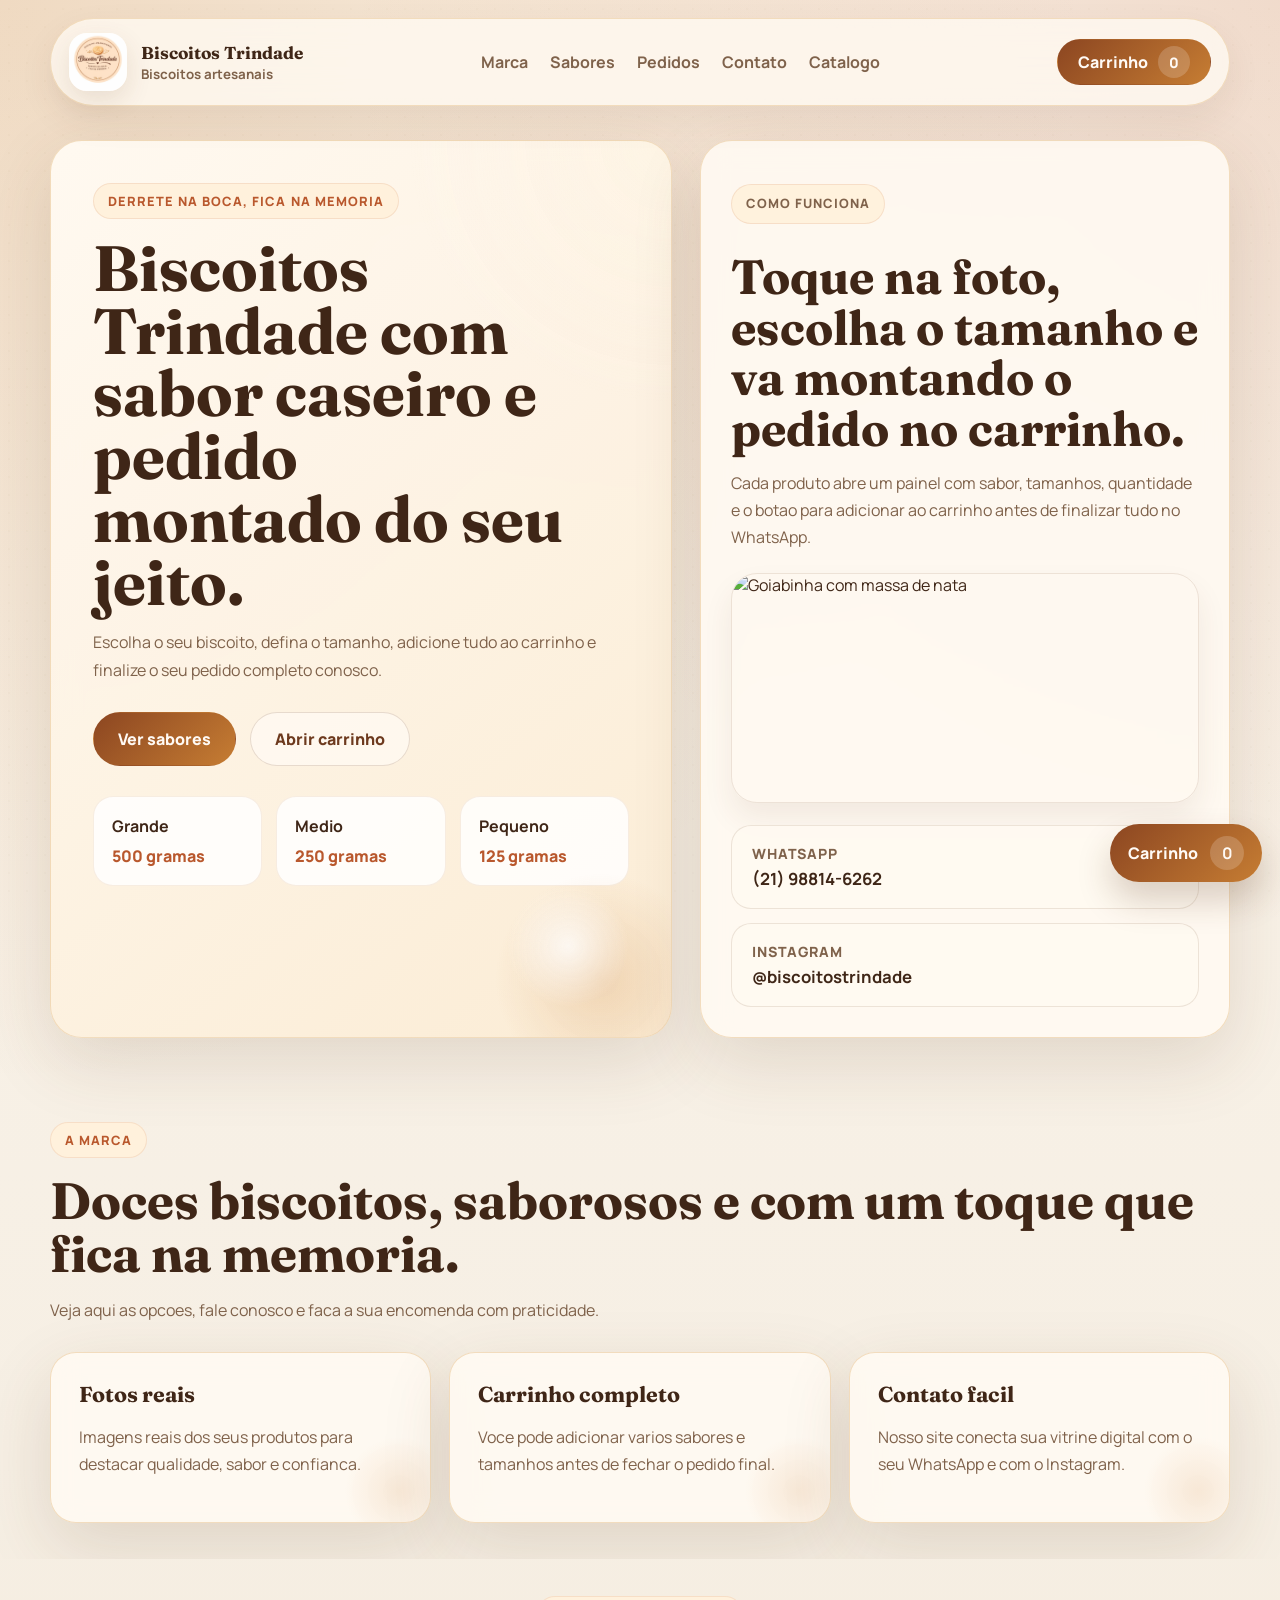
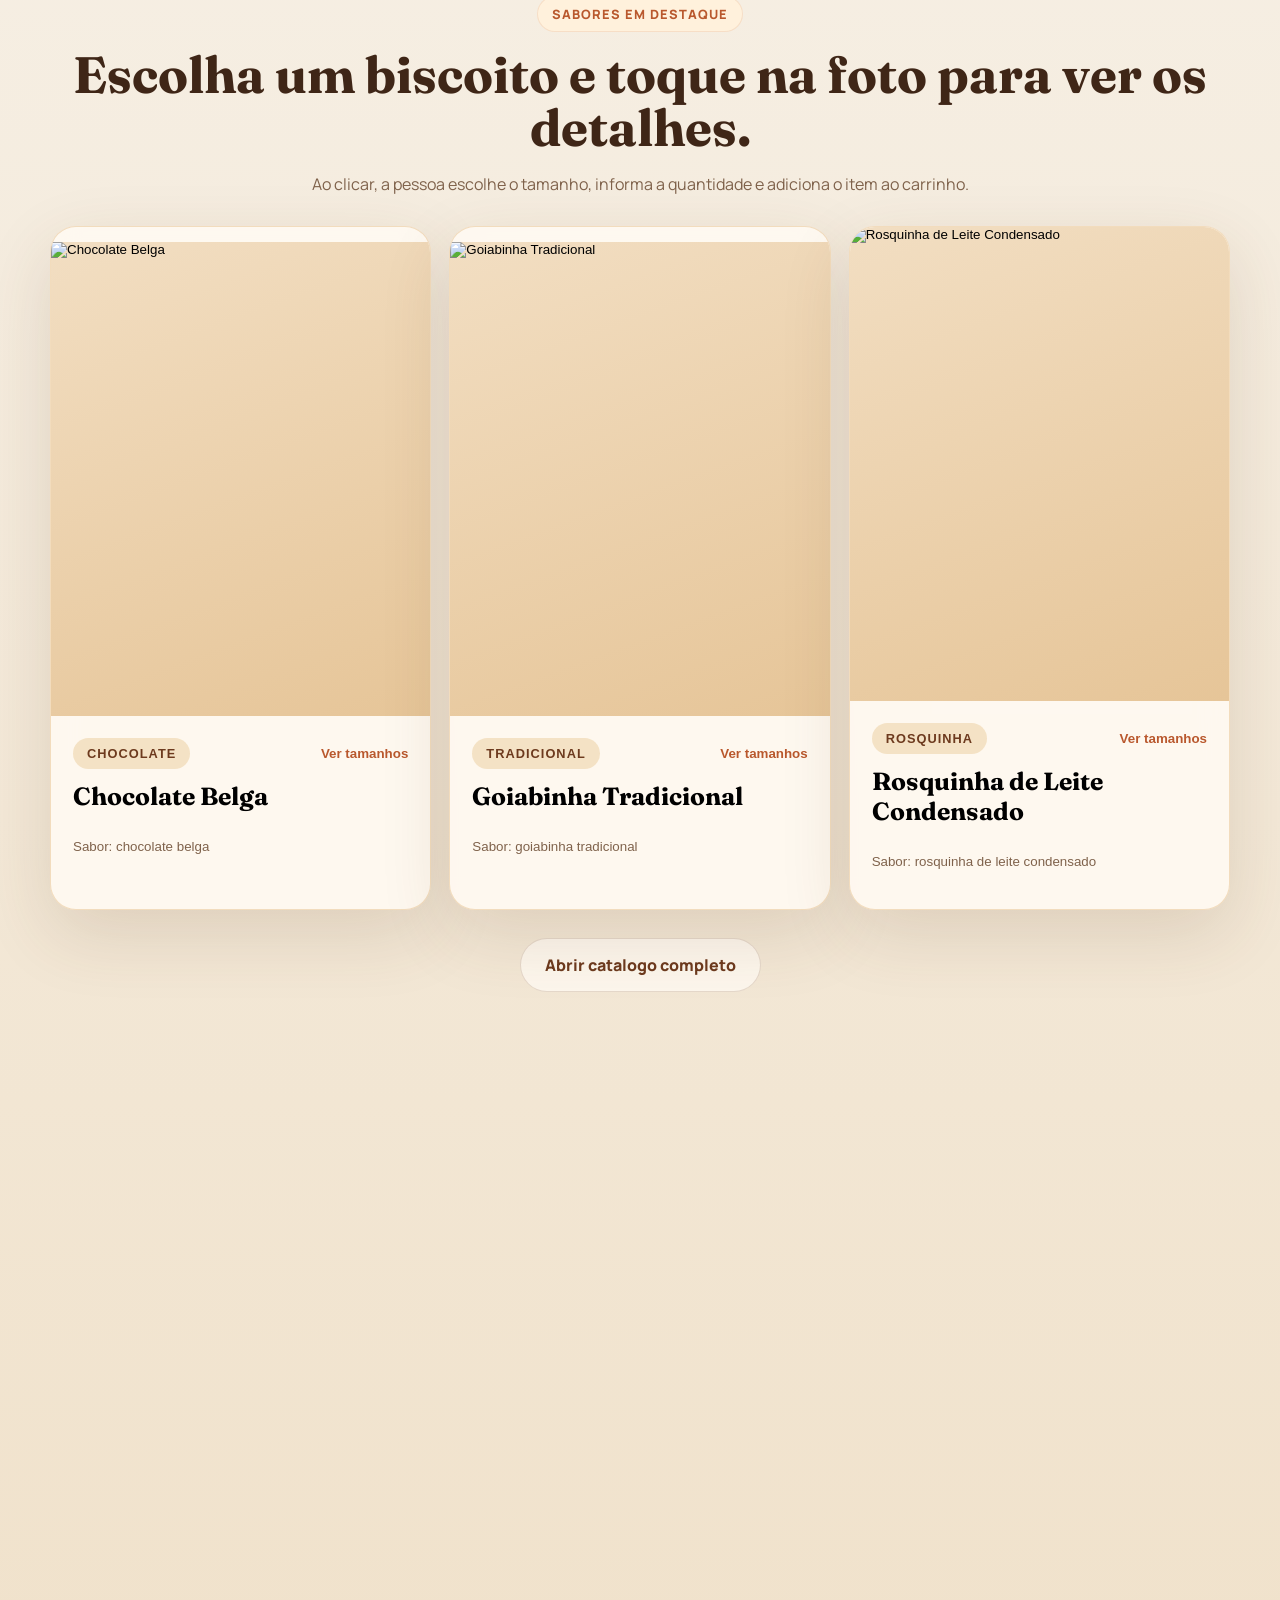
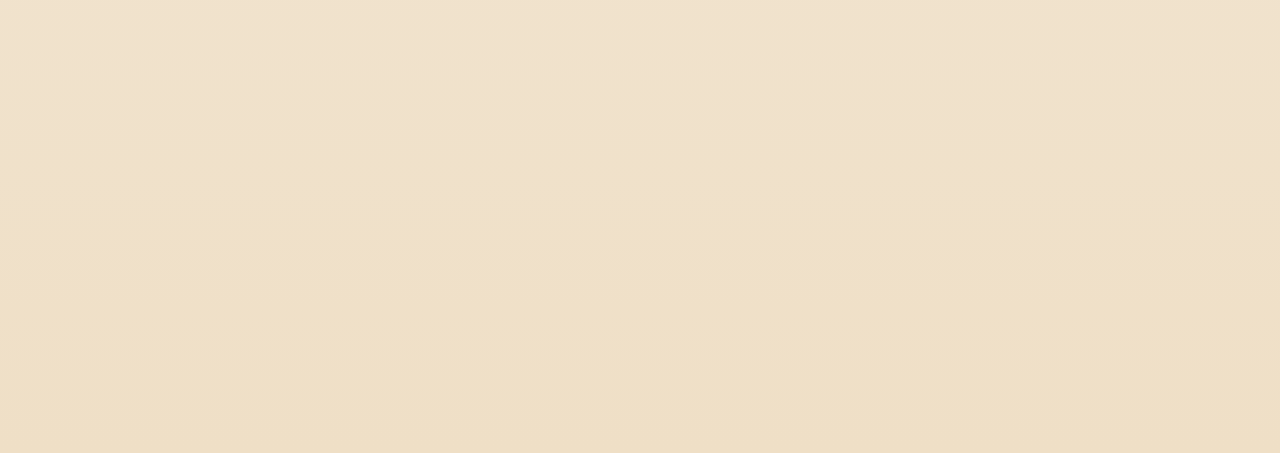
==== commit 8f262b1d: "Add product dashboard and mobile modal fixes" ====
--- a/index.html
+++ b/index.html
@@ -1,14 +1,6 @@
 <!DOCTYPE html>
 <html lang="pt-BR">
 <head>
-  <!-- Google Tag Manager -->
-<script>(function(w,d,s,l,i){w[l]=w[l]||[];w[l].push({'gtm.start':
-new Date().getTime(),event:'gtm.js'});var f=d.getElementsByTagName(s)[0],
-j=d.createElement(s),dl=l!='dataLayer'?'&l='+l:'';j.async=true;j.src=
-'https://www.googletagmanager.com/gtm.js?id='+i+dl;f.parentNode.insertBefore(j,f);
-})(window,document,'script','dataLayer','GTM-TTVF8CPW');</script>
-<!-- End Google Tag Manager -->
-  
   <meta charset="UTF-8">
   <meta name="viewport" content="width=device-width, initial-scale=1.0">
   <meta name="theme-color" content="#fbf4ea">
@@ -23,29 +15,14 @@
     href="https://fonts.googleapis.com/css2?family=Fraunces:wght@600;700;800&family=Manrope:wght@400;700;800&display=swap"
     rel="stylesheet"
   >
-  <link rel="stylesheet" href="styles.css?v=20260422-2">
-  <meta name="google-site-verification" content="8bZwAYIL4HmhqbvfiqJizw8K-HSuU77QGYhBBnQbPO4" />
-  <link rel="icon" type="image/png" href="/favicon.png">
+  <link rel="stylesheet" href="styles.css?v=20260501-1">
 </head>
-  <!-- Google tag (gtag.js) -->
-<script async src="https://www.googletagmanager.com/gtag/js?id=G-58J3NB2M7Q"></script>
-<script>
-  window.dataLayer = window.dataLayer || [];
-  function gtag(){dataLayer.push(arguments);}
-  gtag('js', new Date());
-
-  gtag('config', 'G-58J3NB2M7Q');
-</script>
 <body>
-  <!-- Google Tag Manager (noscript) -->
-<noscript><iframe src="https://www.googletagmanager.com/ns.html?id=GTM-TTVF8CPW"
-height="0" width="0" style="display:none;visibility:hidden"></iframe></noscript>
-<!-- End Google Tag Manager (noscript) -->
   <div class="site-shell">
     <header class="hero-shell" id="inicio">
       <nav class="topbar" aria-label="Navegacao principal">
         <a class="brand" href="#inicio" aria-label="Voltar ao inicio">
-          <img class="brand-logo" src="logo-biscoitos-trindade.png?v=20260422-2" alt="Logo Biscoitos Trindade" decoding="async">
+          <img class="brand-logo" src="logo-biscoitos-trindade.png?v=20260501-1" alt="Logo Biscoitos Trindade" decoding="async">
           <span class="brand-copy">
             <strong>Biscoitos Trindade</strong>
             <small>Biscoitos artesanais</small>
@@ -107,7 +84,7 @@
           </p>
 
           <div class="hero-preview">
-            <img src="goiabinha-massa-de-nata.jpg?v=20260422-2" alt="Goiabinha com massa de nata" fetchpriority="high" decoding="async">
+            <img src="goiabinha-massa-de-nata.jpg?v=20260501-1" alt="Goiabinha com massa de nata" fetchpriority="high" decoding="async">
           </div>
 
           <div class="contact-stack">
@@ -221,7 +198,7 @@
 
     <footer class="footer">
       <div class="footer-brand-group">
-        <img class="footer-logo" src="logo-biscoitos-trindade.png?v=20260422-2" alt="Logo Biscoitos Trindade" loading="lazy" decoding="async">
+        <img class="footer-logo" src="logo-biscoitos-trindade.png?v=20260501-1" alt="Logo Biscoitos Trindade" loading="lazy" decoding="async">
         <div>
           <p class="footer-brand">Biscoitos Trindade</p>
           <small>Feito para que voce cliente conheca melhor os nossos produtos.</small>
@@ -254,6 +231,9 @@
         <h2 id="product-modal-title" data-modal-title></h2>
         <p class="sheet-flavor" data-modal-flavor></p>
         <p class="sheet-description" data-modal-description></p>
+        <a class="support-link" data-store-whatsapp href="#" target="_blank" rel="noreferrer">
+          Ficou com duvida? Fale no WhatsApp
+        </a>
 
         <div class="purchase-builder">
           <div class="builder-block">
@@ -365,6 +345,8 @@
     <strong data-cart-count>0</strong>
   </button>
 
-  <script src="script.js?v=20260422-2"></script>
+  <script src="app-config.js"></script>
+  <script src="trindade-store.js"></script>
+  <script src="script.js?v=20260501-1"></script>
 </body>
 </html>
--- a/styles.css
+++ b/styles.css
@@ -493,6 +493,20 @@
   font-size: 1.05rem;
 }
 
+.support-link {
+  display: inline-flex;
+  align-items: center;
+  justify-content: center;
+  width: fit-content;
+  min-height: 44px;
+  padding: 0 16px;
+  border-radius: 999px;
+  background: rgba(255, 250, 242, 0.94);
+  border: 1px solid rgba(109, 58, 30, 0.12);
+  color: var(--cocoa);
+  font-weight: 800;
+}
+
 .section {
   padding-top: 36px;
   padding-bottom: 36px;
@@ -1518,20 +1532,27 @@
   }
 
   .product-sheet {
+    display: block;
     width: 100%;
     max-height: calc(100dvh - 10px);
     border-radius: 28px 28px 0 0;
+    overflow-x: hidden;
+    overflow-y: auto;
+    -webkit-overflow-scrolling: touch;
   }
 
   .product-sheet-media {
     min-height: 240px;
   }
 
+  .product-sheet-copy {
+    overflow: visible;
+  }
+
   .sheet-actions {
-    position: sticky;
-    bottom: -1px;
-    padding-top: 12px;
-    background: linear-gradient(180deg, rgba(255, 250, 242, 0) 0%, rgba(255, 250, 242, 0.98) 34%);
+    position: static;
+    padding-top: 0;
+    background: none;
   }
 
   .footer {
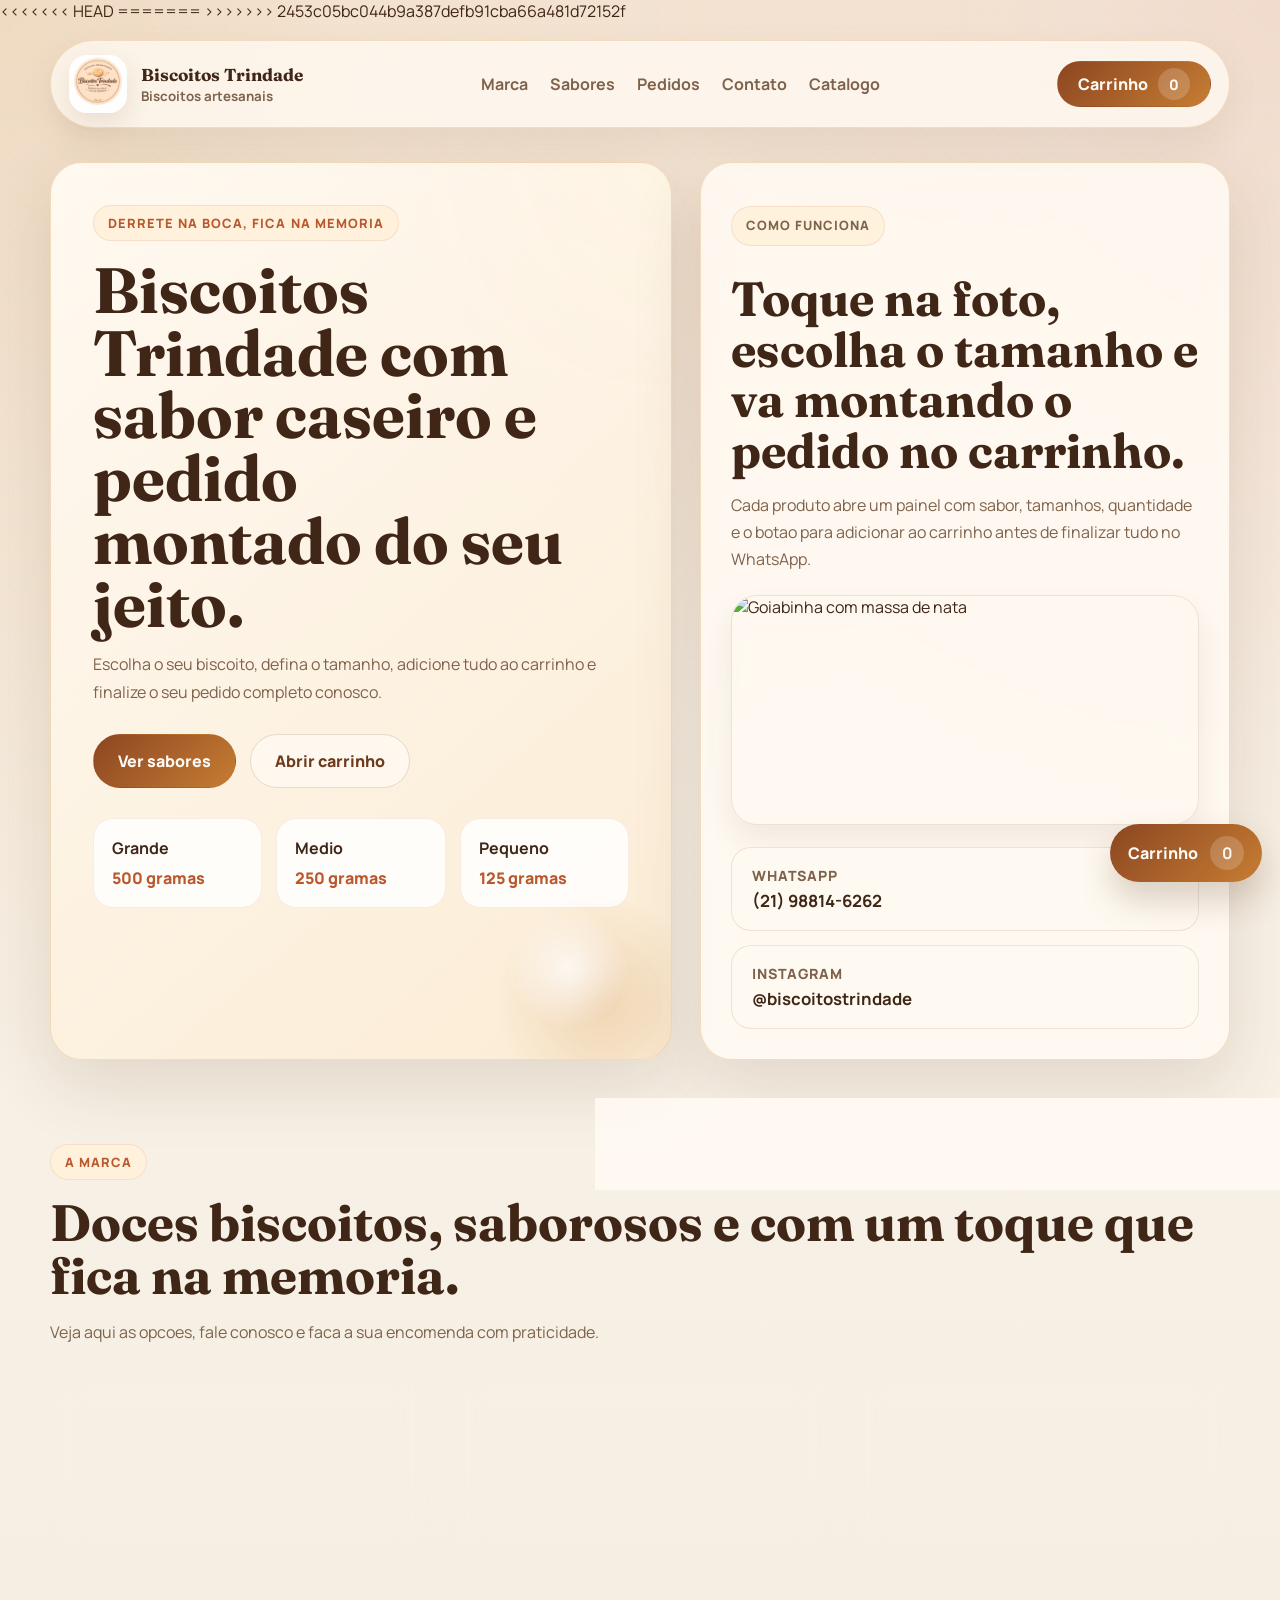
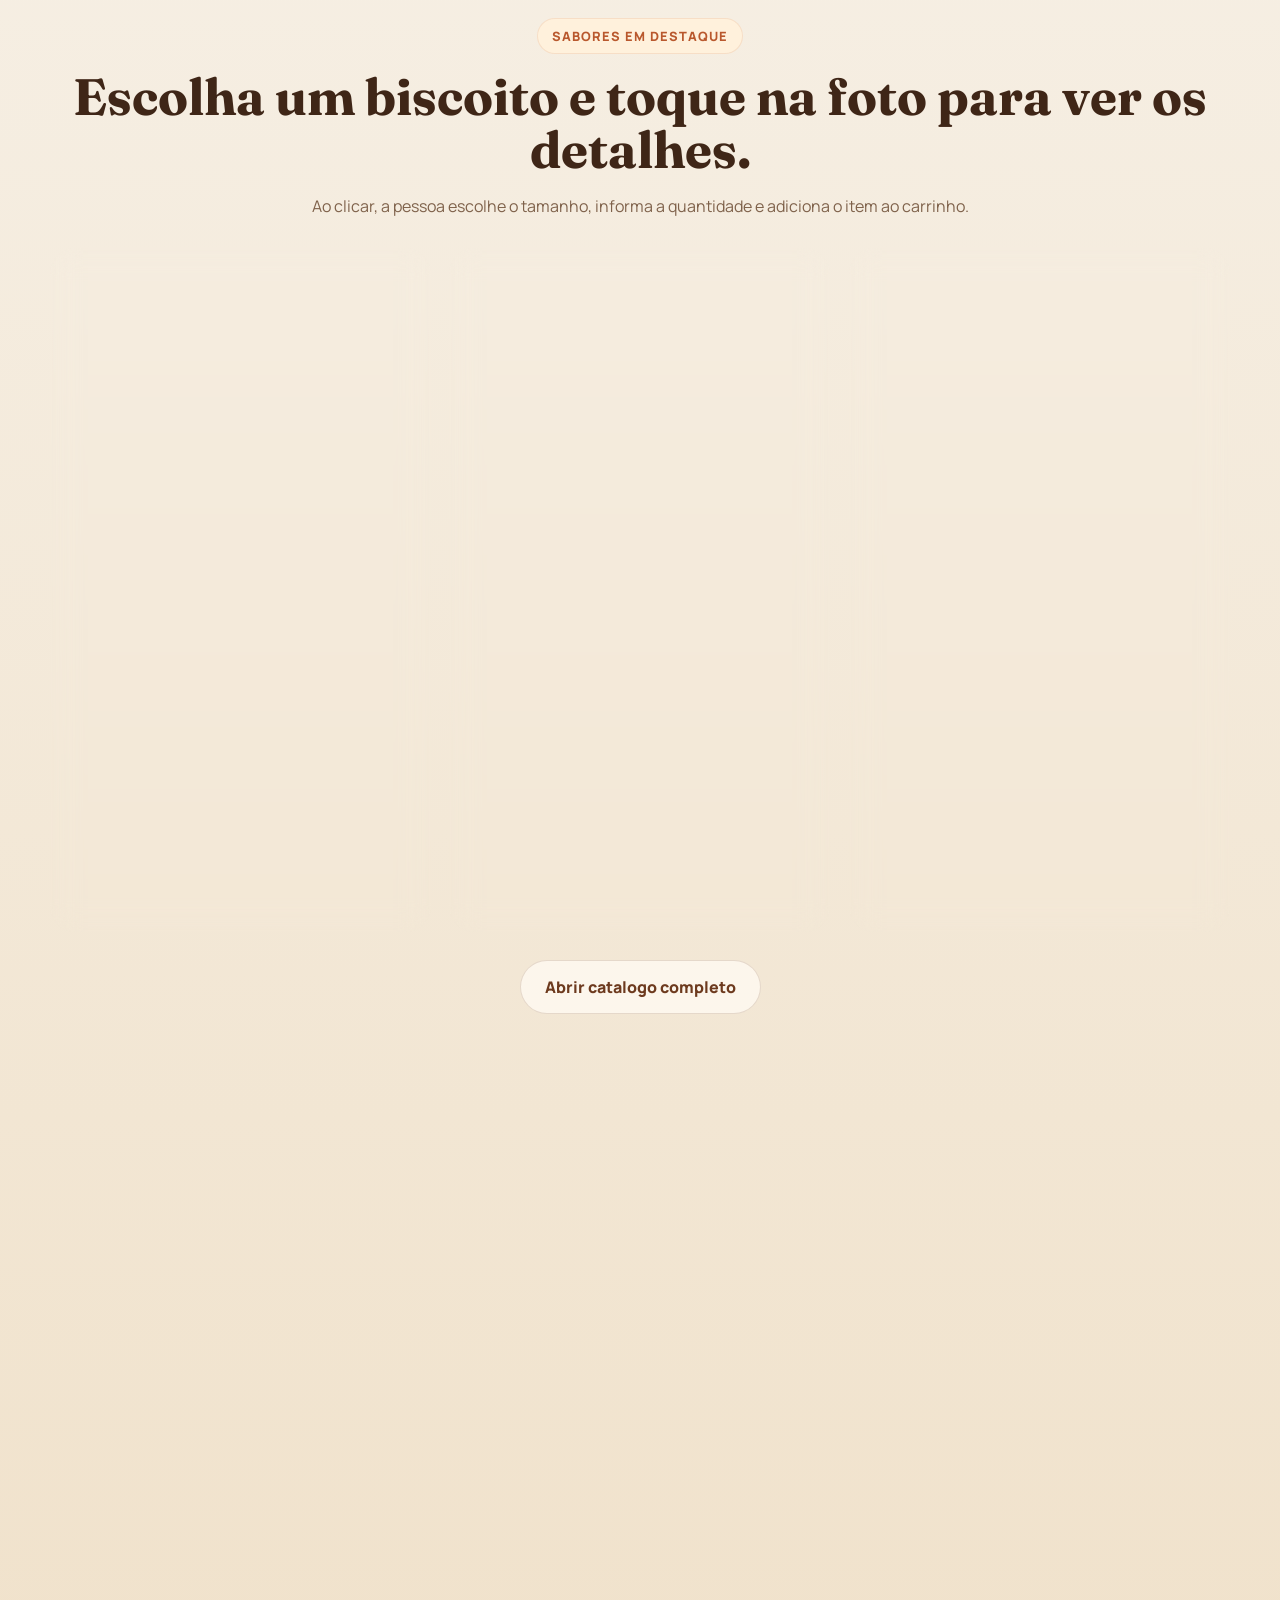
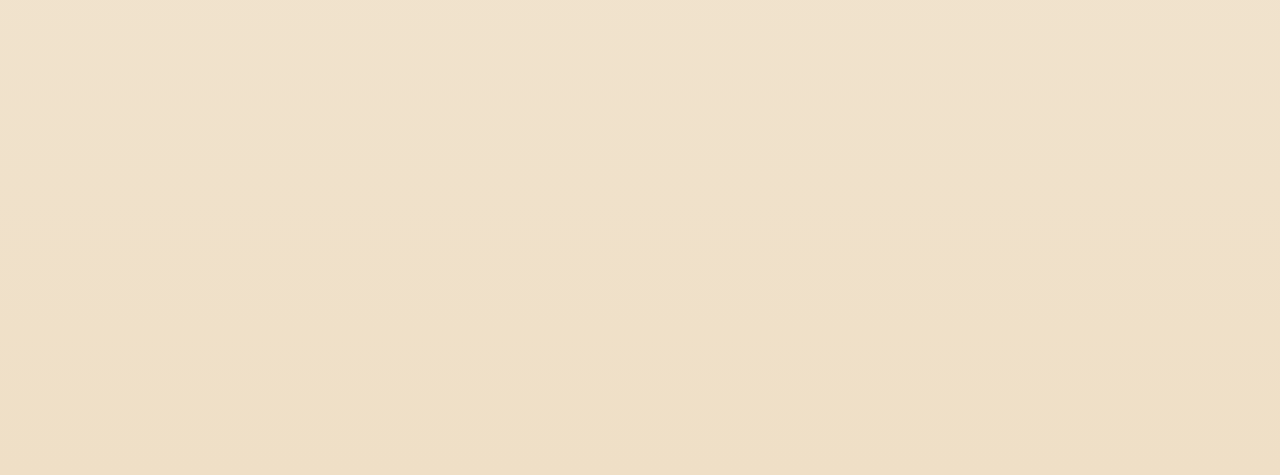
==== commit 0ccb7e3e: "atualização" ====
--- a/index.html
+++ b/index.html
@@ -1,6 +1,14 @@
 <!DOCTYPE html>
 <html lang="pt-BR">
 <head>
+  <!-- Google Tag Manager -->
+<script>(function(w,d,s,l,i){w[l]=w[l]||[];w[l].push({'gtm.start':
+new Date().getTime(),event:'gtm.js'});var f=d.getElementsByTagName(s)[0],
+j=d.createElement(s),dl=l!='dataLayer'?'&l='+l:'';j.async=true;j.src=
+'https://www.googletagmanager.com/gtm.js?id='+i+dl;f.parentNode.insertBefore(j,f);
+})(window,document,'script','dataLayer','GTM-TTVF8CPW');</script>
+<!-- End Google Tag Manager -->
+  
   <meta charset="UTF-8">
   <meta name="viewport" content="width=device-width, initial-scale=1.0">
   <meta name="theme-color" content="#fbf4ea">
@@ -15,9 +23,28 @@
     href="https://fonts.googleapis.com/css2?family=Fraunces:wght@600;700;800&family=Manrope:wght@400;700;800&display=swap"
     rel="stylesheet"
   >
+<<<<<<< HEAD
   <link rel="stylesheet" href="styles.css?v=20260501-1">
+=======
+  <link rel="stylesheet" href="styles.css?v=20260422-2">
+  <meta name="google-site-verification" content="8bZwAYIL4HmhqbvfiqJizw8K-HSuU77QGYhBBnQbPO4" />
+  <link rel="icon" type="image/png" href="/favicon.png">
+>>>>>>> 2453c05bc044b9a387defb91cba66a481d72152f
 </head>
+  <!-- Google tag (gtag.js) -->
+<script async src="https://www.googletagmanager.com/gtag/js?id=G-58J3NB2M7Q"></script>
+<script>
+  window.dataLayer = window.dataLayer || [];
+  function gtag(){dataLayer.push(arguments);}
+  gtag('js', new Date());
+
+  gtag('config', 'G-58J3NB2M7Q');
+</script>
 <body>
+  <!-- Google Tag Manager (noscript) -->
+<noscript><iframe src="https://www.googletagmanager.com/ns.html?id=GTM-TTVF8CPW"
+height="0" width="0" style="display:none;visibility:hidden"></iframe></noscript>
+<!-- End Google Tag Manager (noscript) -->
   <div class="site-shell">
     <header class="hero-shell" id="inicio">
       <nav class="topbar" aria-label="Navegacao principal">
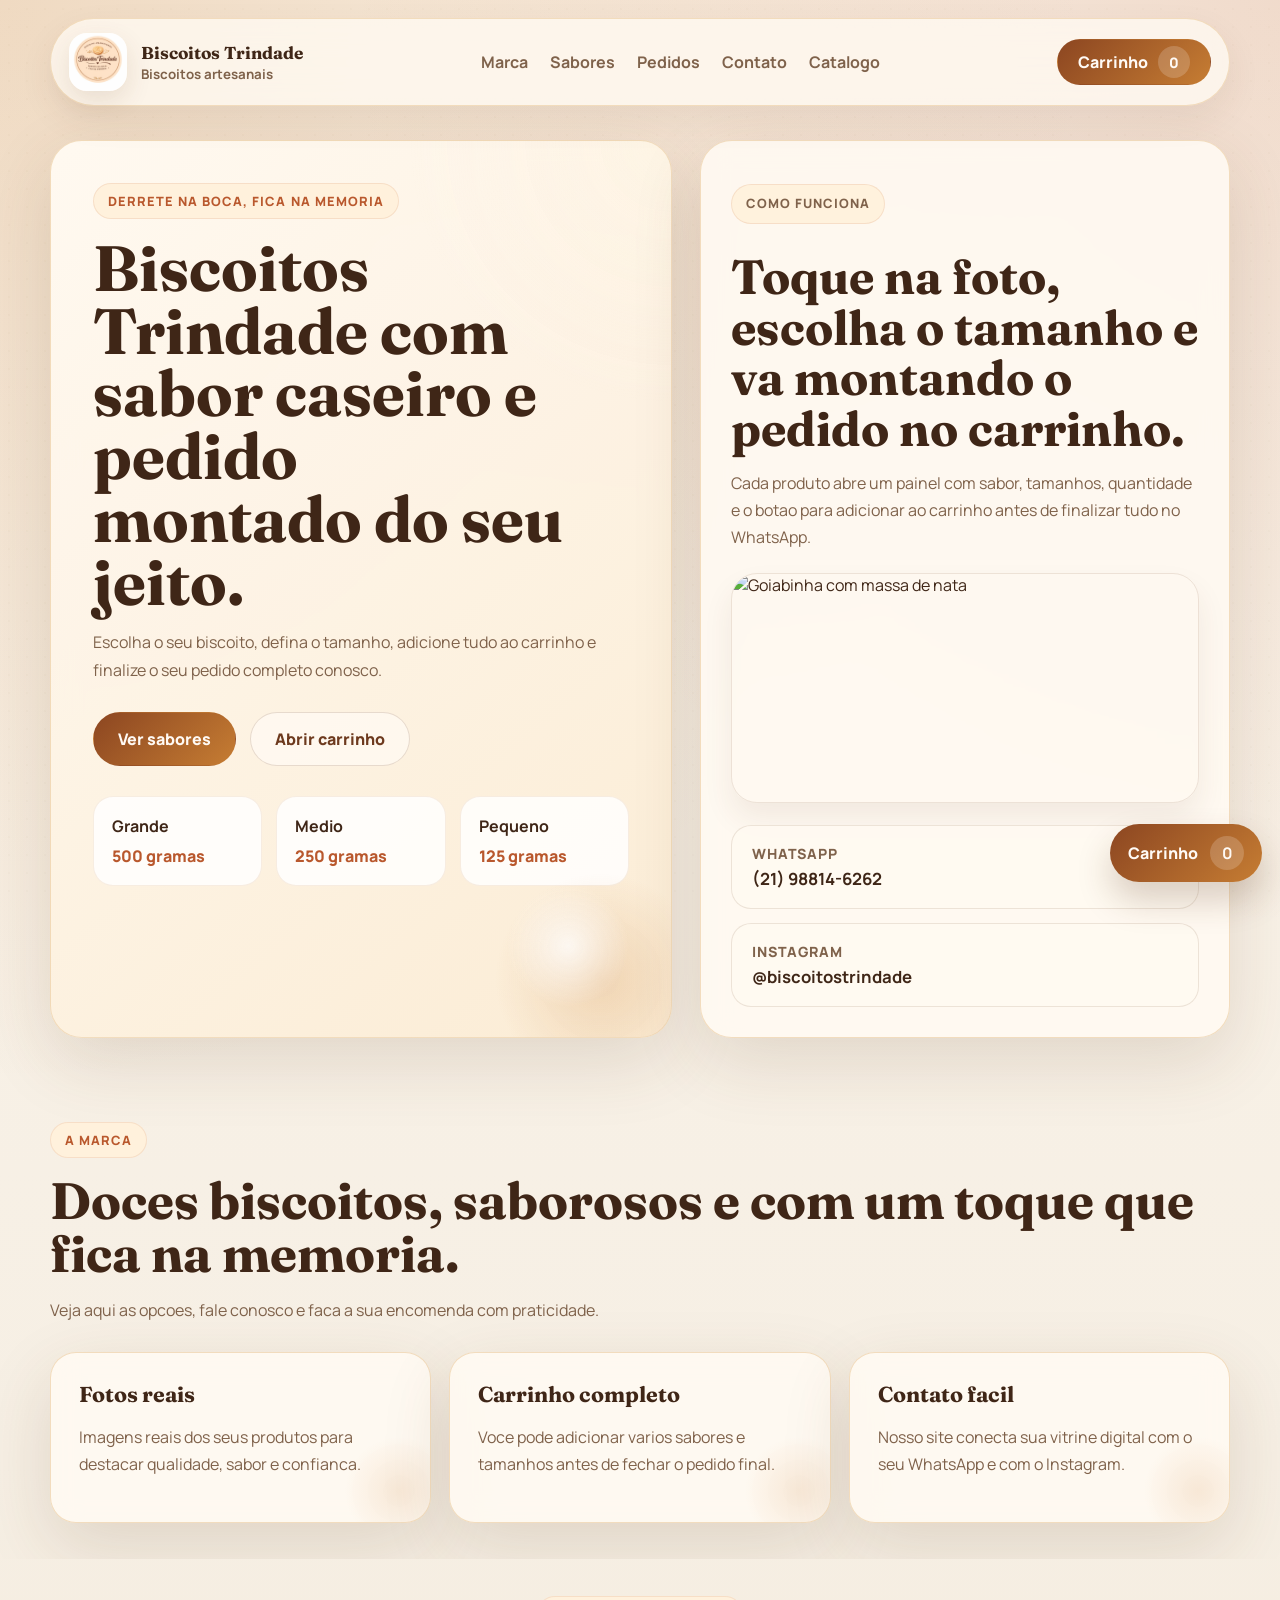
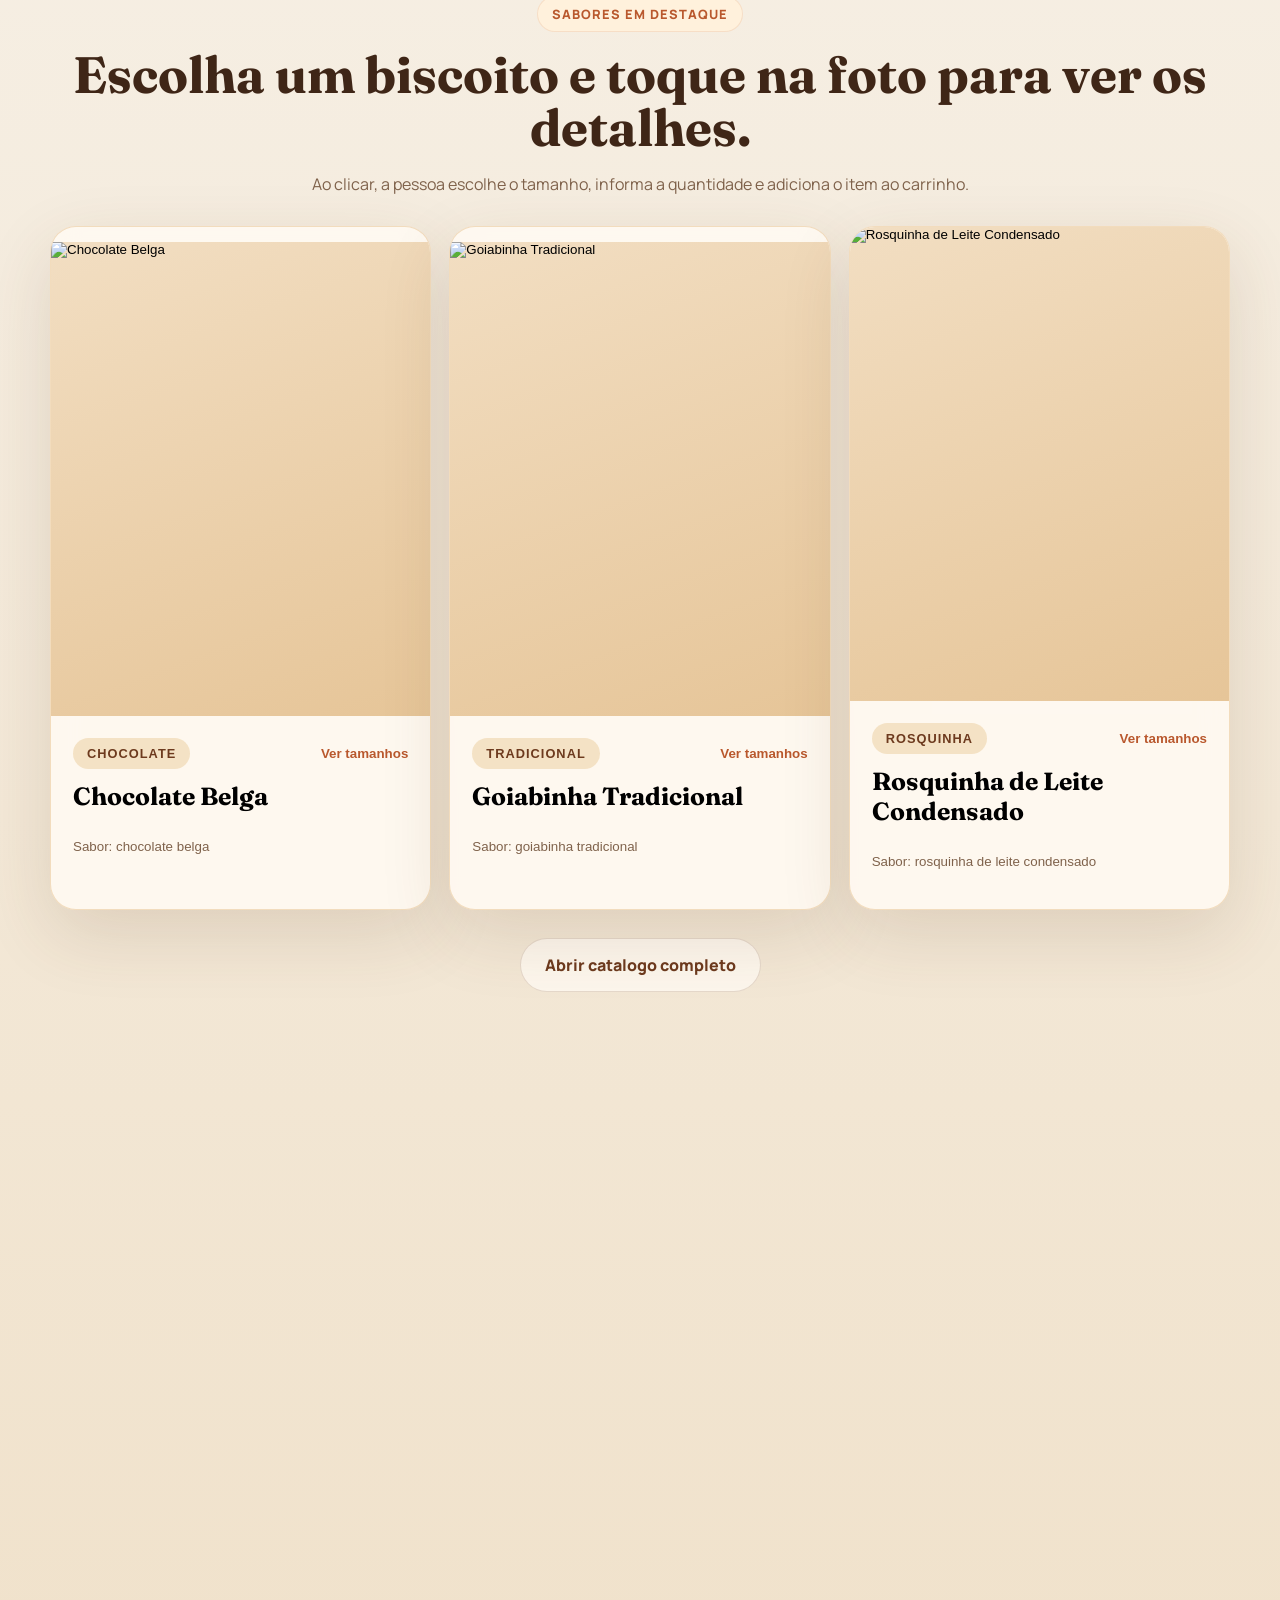
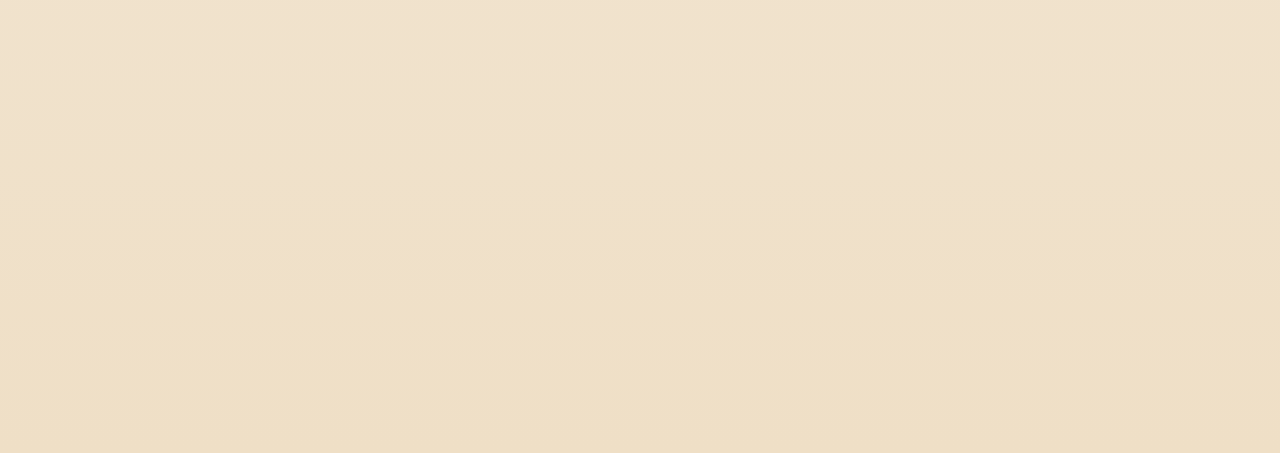
==== commit aece2150: "Merge branch 'main' of https://github.com/Vitor125/Site-Biscoitos-Trindade" ====
--- a/index.html
+++ b/index.html
@@ -23,13 +23,7 @@
     href="https://fonts.googleapis.com/css2?family=Fraunces:wght@600;700;800&family=Manrope:wght@400;700;800&display=swap"
     rel="stylesheet"
   >
-<<<<<<< HEAD
-  <link rel="stylesheet" href="styles.css?v=20260501-1">
-=======
   <link rel="stylesheet" href="styles.css?v=20260422-2">
-  <meta name="google-site-verification" content="8bZwAYIL4HmhqbvfiqJizw8K-HSuU77QGYhBBnQbPO4" />
-  <link rel="icon" type="image/png" href="/favicon.png">
->>>>>>> 2453c05bc044b9a387defb91cba66a481d72152f
 </head>
   <!-- Google tag (gtag.js) -->
 <script async src="https://www.googletagmanager.com/gtag/js?id=G-58J3NB2M7Q"></script>
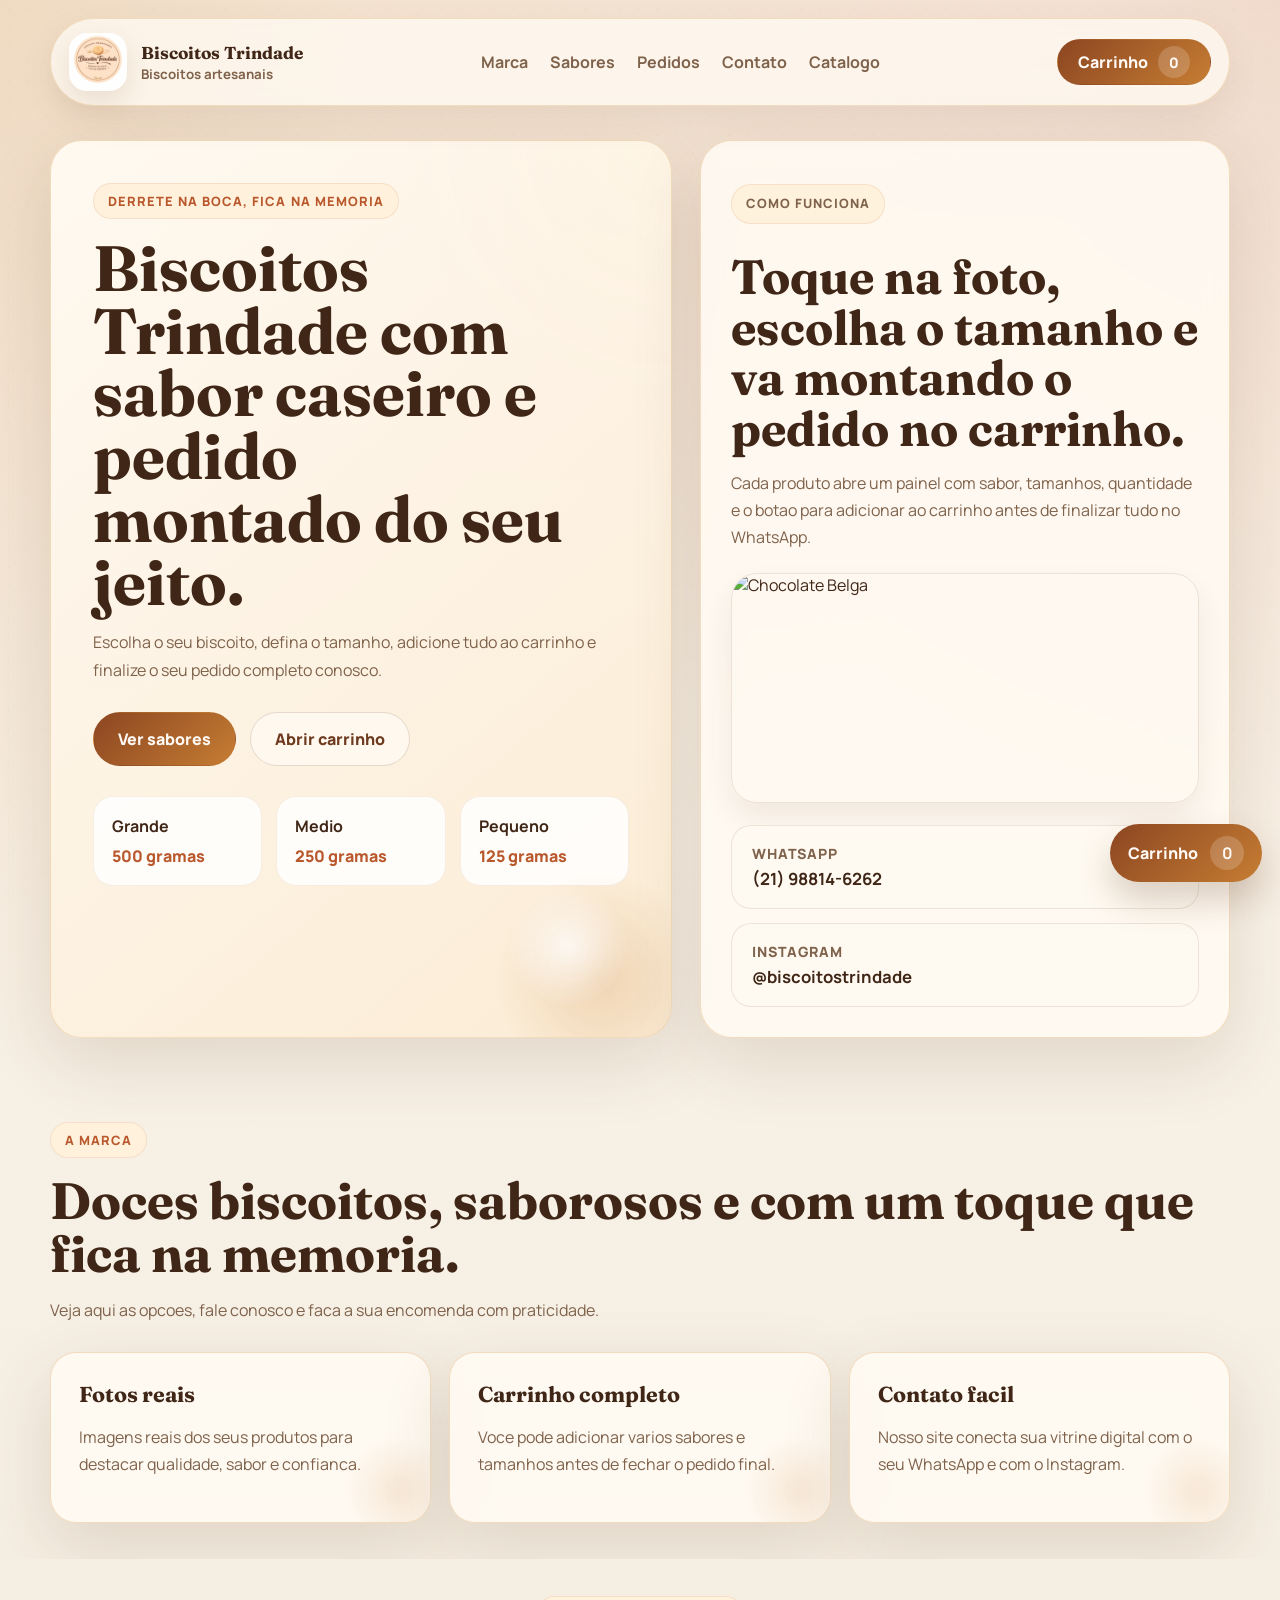
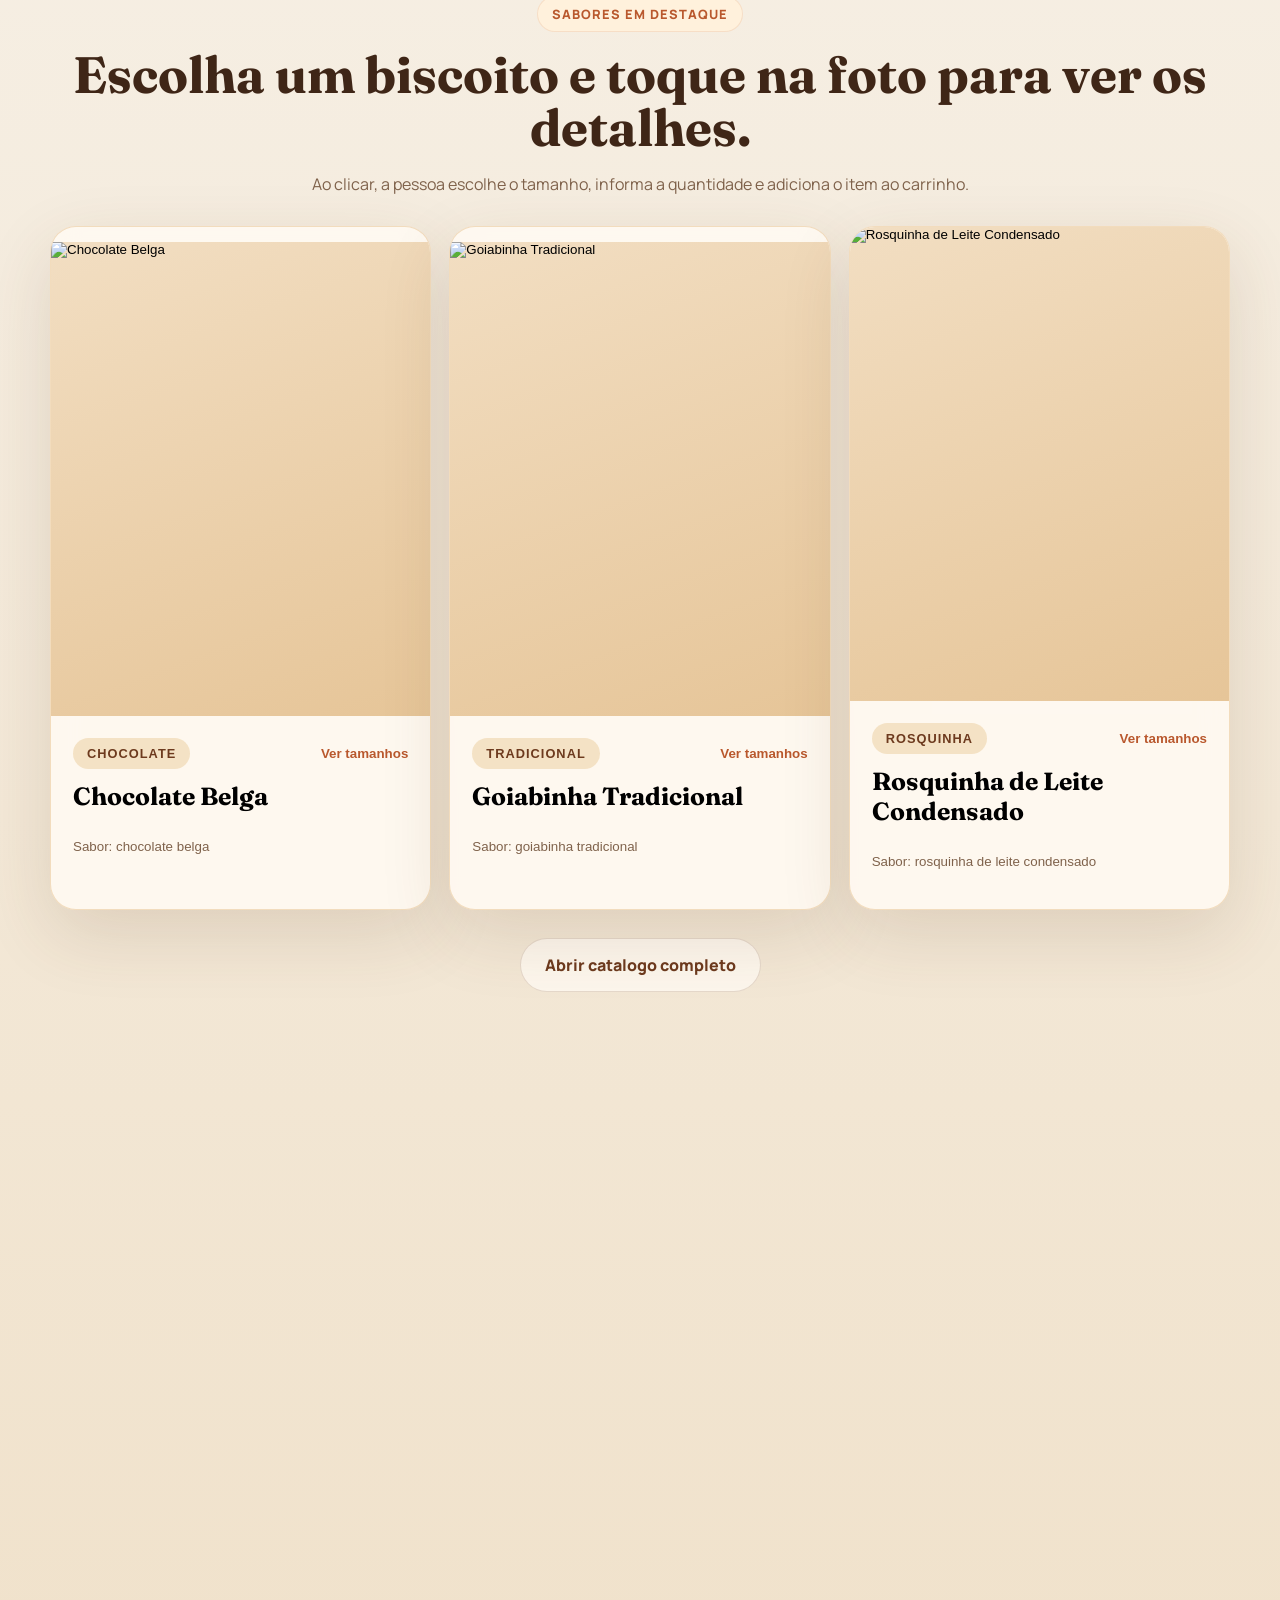
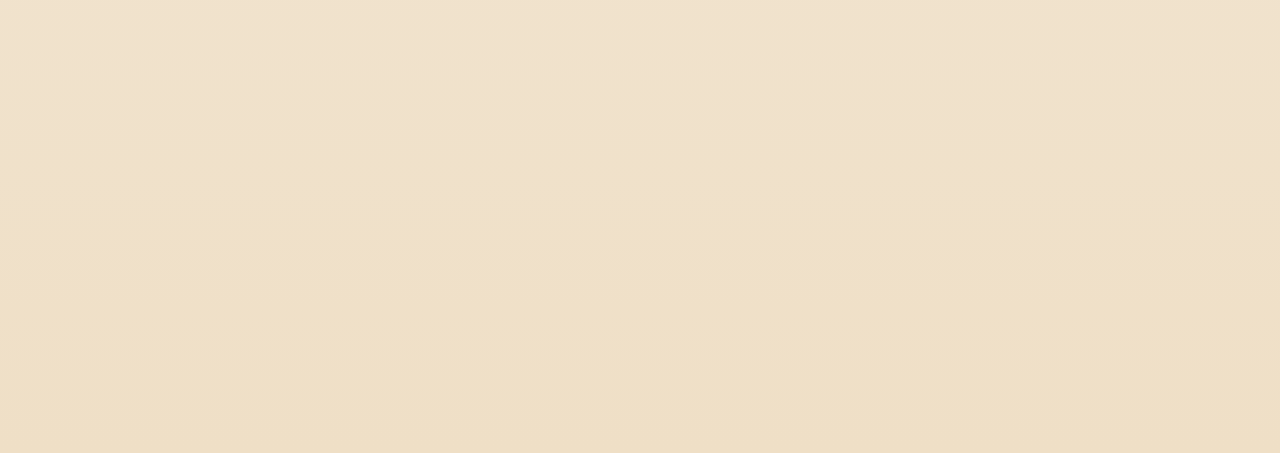
==== commit 8b6b2932: "atualização no sie" ====
--- a/index.html
+++ b/index.html
@@ -105,7 +105,7 @@
           </p>
 
           <div class="hero-preview">
-            <img src="goiabinha-massa-de-nata.jpg?v=20260501-1" alt="Goiabinha com massa de nata" fetchpriority="high" decoding="async">
+            <img data-dynamic-preview-image src="" alt="" fetchpriority="high" decoding="async">
           </div>
 
           <div class="contact-stack">
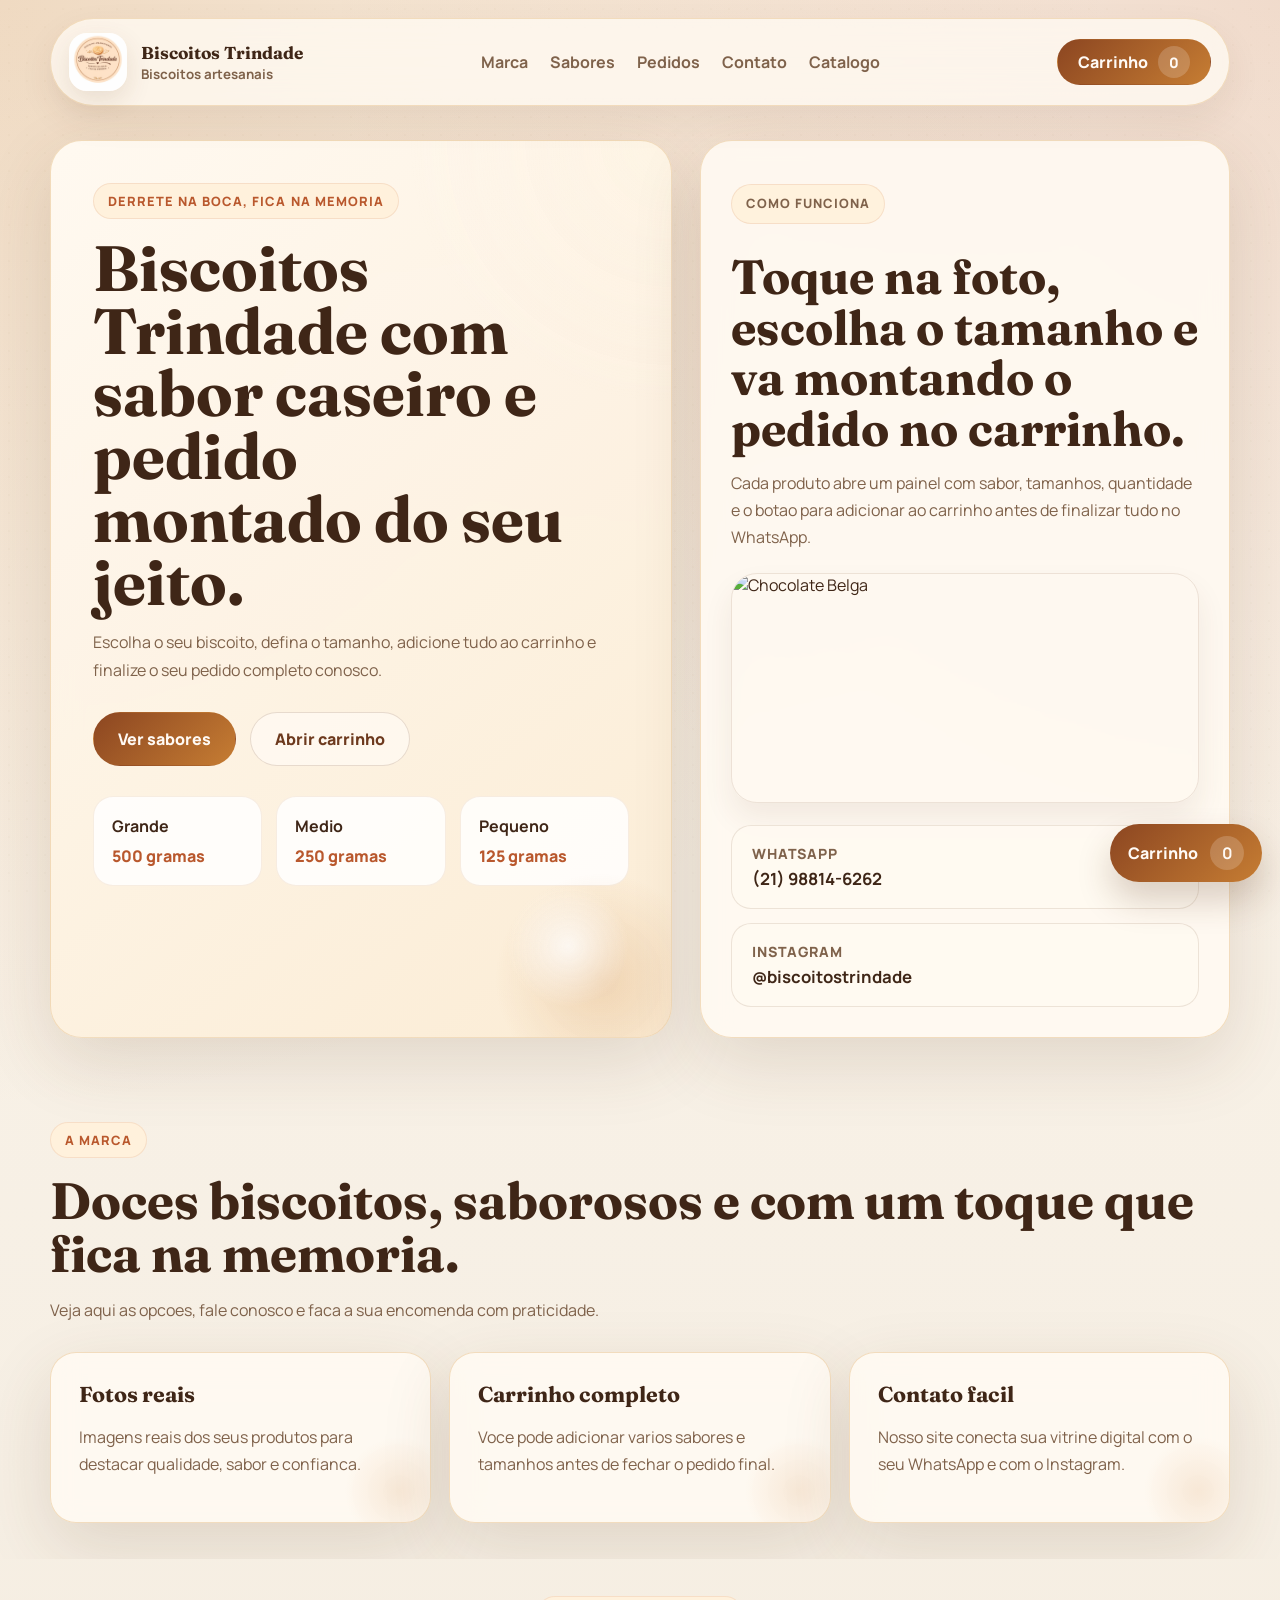
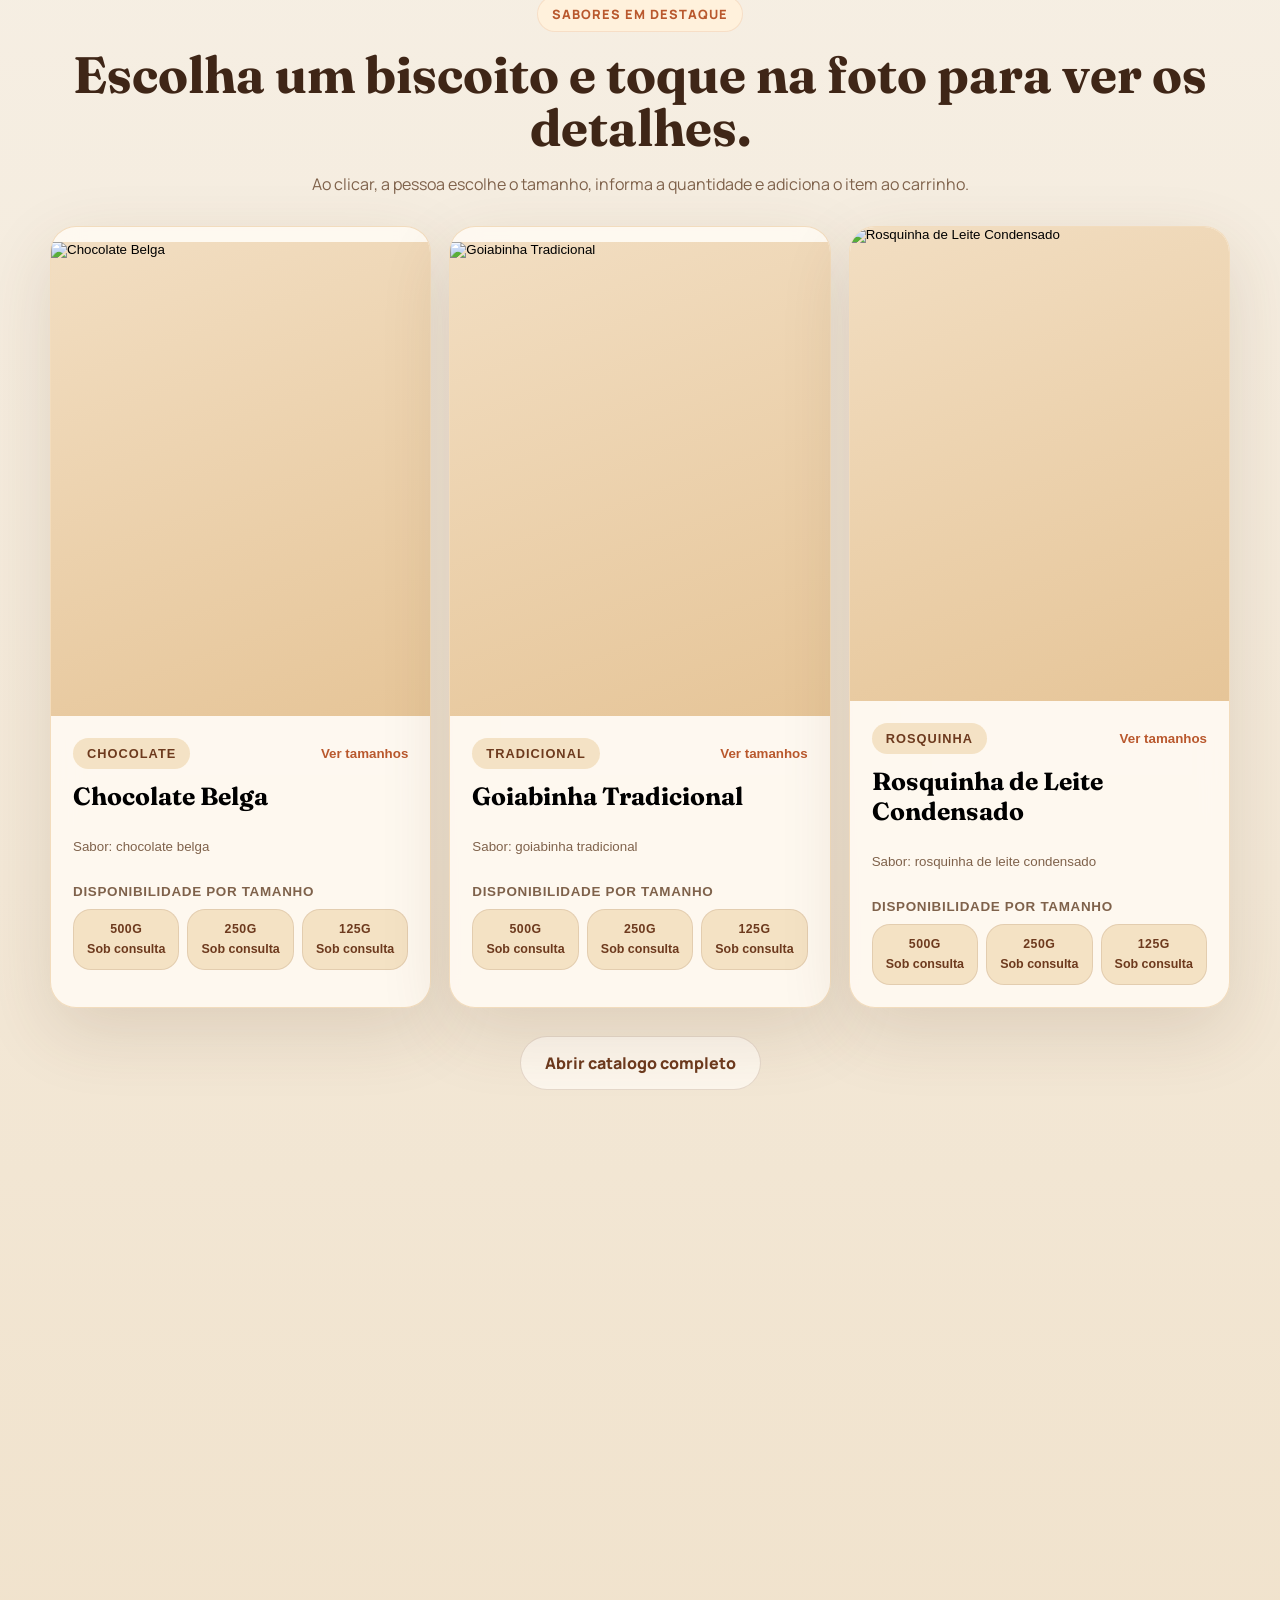
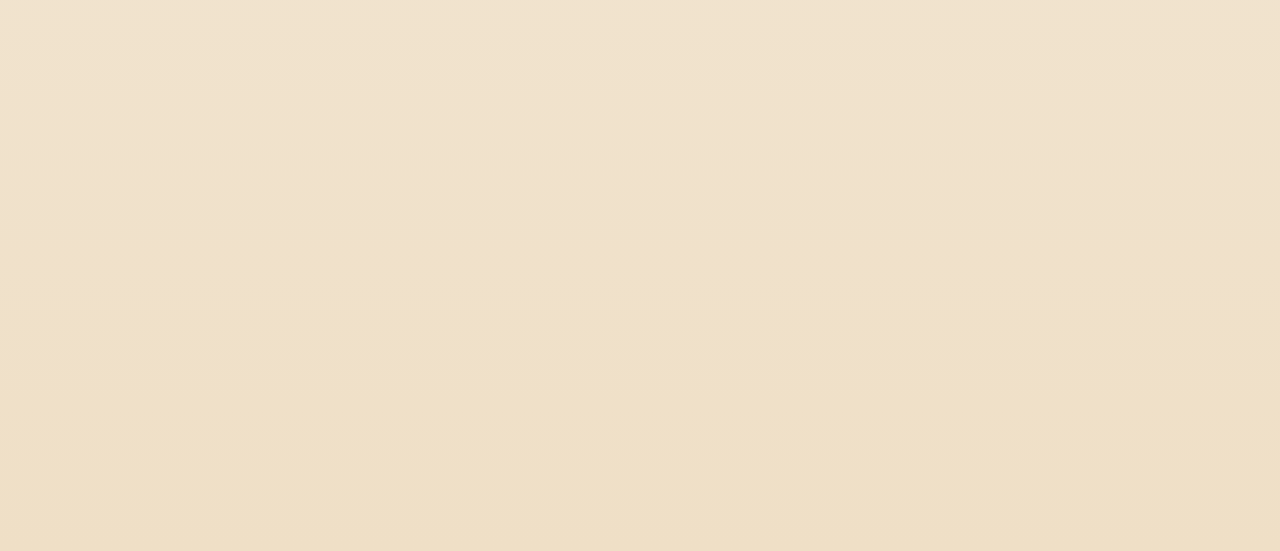
==== commit d7af6bbb: "atualização" ====
--- a/index.html
+++ b/index.html
@@ -23,7 +23,7 @@
     href="https://fonts.googleapis.com/css2?family=Fraunces:wght@600;700;800&family=Manrope:wght@400;700;800&display=swap"
     rel="stylesheet"
   >
-  <link rel="stylesheet" href="styles.css?v=20260422-2">
+  <link rel="stylesheet" href="styles.css?v=20260503-2">
 </head>
   <!-- Google tag (gtag.js) -->
 <script async src="https://www.googletagmanager.com/gtag/js?id=G-58J3NB2M7Q"></script>
@@ -251,6 +251,7 @@
         <span class="sheet-label" data-modal-badge></span>
         <h2 id="product-modal-title" data-modal-title></h2>
         <p class="sheet-flavor" data-modal-flavor></p>
+        <div class="sheet-stock-list" data-modal-stock-list></div>
         <p class="sheet-description" data-modal-description></p>
         <a class="support-link" data-store-whatsapp href="#" target="_blank" rel="noreferrer">
           Ficou com duvida? Fale no WhatsApp
@@ -366,8 +367,8 @@
     <strong data-cart-count>0</strong>
   </button>
 
-  <script src="app-config.js"></script>
-  <script src="trindade-store.js"></script>
-  <script src="script.js?v=20260501-1"></script>
+  <script src="app-config.js?v=20260503-2"></script>
+  <script src="trindade-store.js?v=20260503-2"></script>
+  <script src="script.js?v=20260503-2"></script>
 </body>
 </html>
--- a/styles.css
+++ b/styles.css
@@ -646,6 +646,89 @@
   font-weight: 800;
 }
 
+.product-stock-group {
+  display: grid;
+  gap: 10px;
+}
+
+.product-stock-heading {
+  color: var(--muted);
+  font-size: 0.84rem;
+  font-weight: 800;
+  text-transform: uppercase;
+  letter-spacing: 0.05em;
+}
+
+.product-stock-list,
+.sheet-stock-list {
+  display: grid;
+  grid-template-columns: repeat(3, minmax(0, 1fr));
+  gap: 8px;
+}
+
+.stock-chip {
+  display: grid;
+  gap: 4px;
+  padding: 12px 10px;
+  border-radius: 18px;
+  border: 1px solid transparent;
+  text-align: center;
+}
+
+.stock-chip strong {
+  font-size: 0.77rem;
+  line-height: 1.2;
+  text-transform: uppercase;
+  letter-spacing: 0.04em;
+}
+
+.stock-chip small {
+  font-size: 0.78rem;
+  font-weight: 800;
+  line-height: 1.3;
+}
+
+.stock-chip.is-available {
+  color: #285a33;
+  background: rgba(220, 245, 223, 0.92);
+  border-color: rgba(40, 90, 51, 0.16);
+}
+
+.stock-chip.is-empty {
+  color: #8a2f22;
+  background: rgba(255, 231, 224, 0.94);
+  border-color: rgba(138, 47, 34, 0.14);
+}
+
+.stock-chip.is-unknown {
+  color: var(--cocoa);
+  background: rgba(244, 225, 194, 0.94);
+  border-color: rgba(109, 58, 30, 0.12);
+}
+
+.catalog-empty-state {
+  grid-column: 1 / -1;
+  display: grid;
+  gap: 10px;
+  padding: 28px;
+  border-radius: var(--radius-lg);
+  background: rgba(255, 250, 242, 0.92);
+  border: 1px dashed rgba(198, 125, 51, 0.24);
+  text-align: center;
+}
+
+.catalog-empty-state h3 {
+  margin: 0;
+  font-family: "Fraunces", serif;
+  font-size: 1.5rem;
+}
+
+.catalog-empty-state p {
+  margin: 0;
+  color: var(--muted);
+  line-height: 1.7;
+}
+
 .section-footer {
   display: flex;
   justify-content: center;
@@ -792,6 +875,10 @@
   margin: -6px 0 0;
   color: var(--accent);
   font-weight: 800;
+}
+
+.sheet-stock-list {
+  margin-top: -2px;
 }
 
 .sheet-description,
@@ -838,10 +925,47 @@
   transition: transform 0.2s ease, border-color 0.2s ease, box-shadow 0.2s ease;
 }
 
+.size-option strong {
+  font-size: 1rem;
+}
+
+.size-option-stock {
+  font-size: 0.82rem;
+  font-weight: 800;
+}
+
+.size-option-stock.is-available {
+  color: #285a33;
+}
+
+.size-option-stock.is-empty {
+  color: #8a2f22;
+}
+
+.size-option-stock.is-unknown {
+  color: var(--muted);
+}
+
 .size-option.is-selected {
   border-color: rgba(140, 70, 33, 0.58);
   background: linear-gradient(180deg, #fff9f0 0%, #f7e0be 100%);
   box-shadow: 0 18px 28px rgba(95, 57, 27, 0.1);
+}
+
+.size-option.is-unavailable,
+.size-option:disabled {
+  cursor: not-allowed;
+  opacity: 0.62;
+  box-shadow: none;
+  transform: none;
+}
+
+.size-option.is-unavailable:hover,
+.size-option.is-unavailable:focus-visible,
+.size-option:disabled:hover,
+.size-option:disabled:focus-visible {
+  transform: none;
+  box-shadow: none;
 }
 
 .quantity-picker {
@@ -909,6 +1033,13 @@
 .cart-remove:hover,
 .cart-remove:focus-visible {
   box-shadow: 0 12px 22px rgba(95, 57, 27, 0.12);
+}
+
+button:disabled,
+.button:disabled {
+  cursor: not-allowed;
+  opacity: 0.68;
+  box-shadow: none;
 }
 
 .cart-drawer {
@@ -1521,6 +1652,16 @@
     justify-content: space-between;
   }
 
+  .product-stock-list,
+  .sheet-stock-list,
+  .size-list {
+    grid-template-columns: 1fr;
+  }
+
+  .stock-chip {
+    text-align: left;
+  }
+
   .product-modal {
     padding: 0;
     place-items: end stretch;
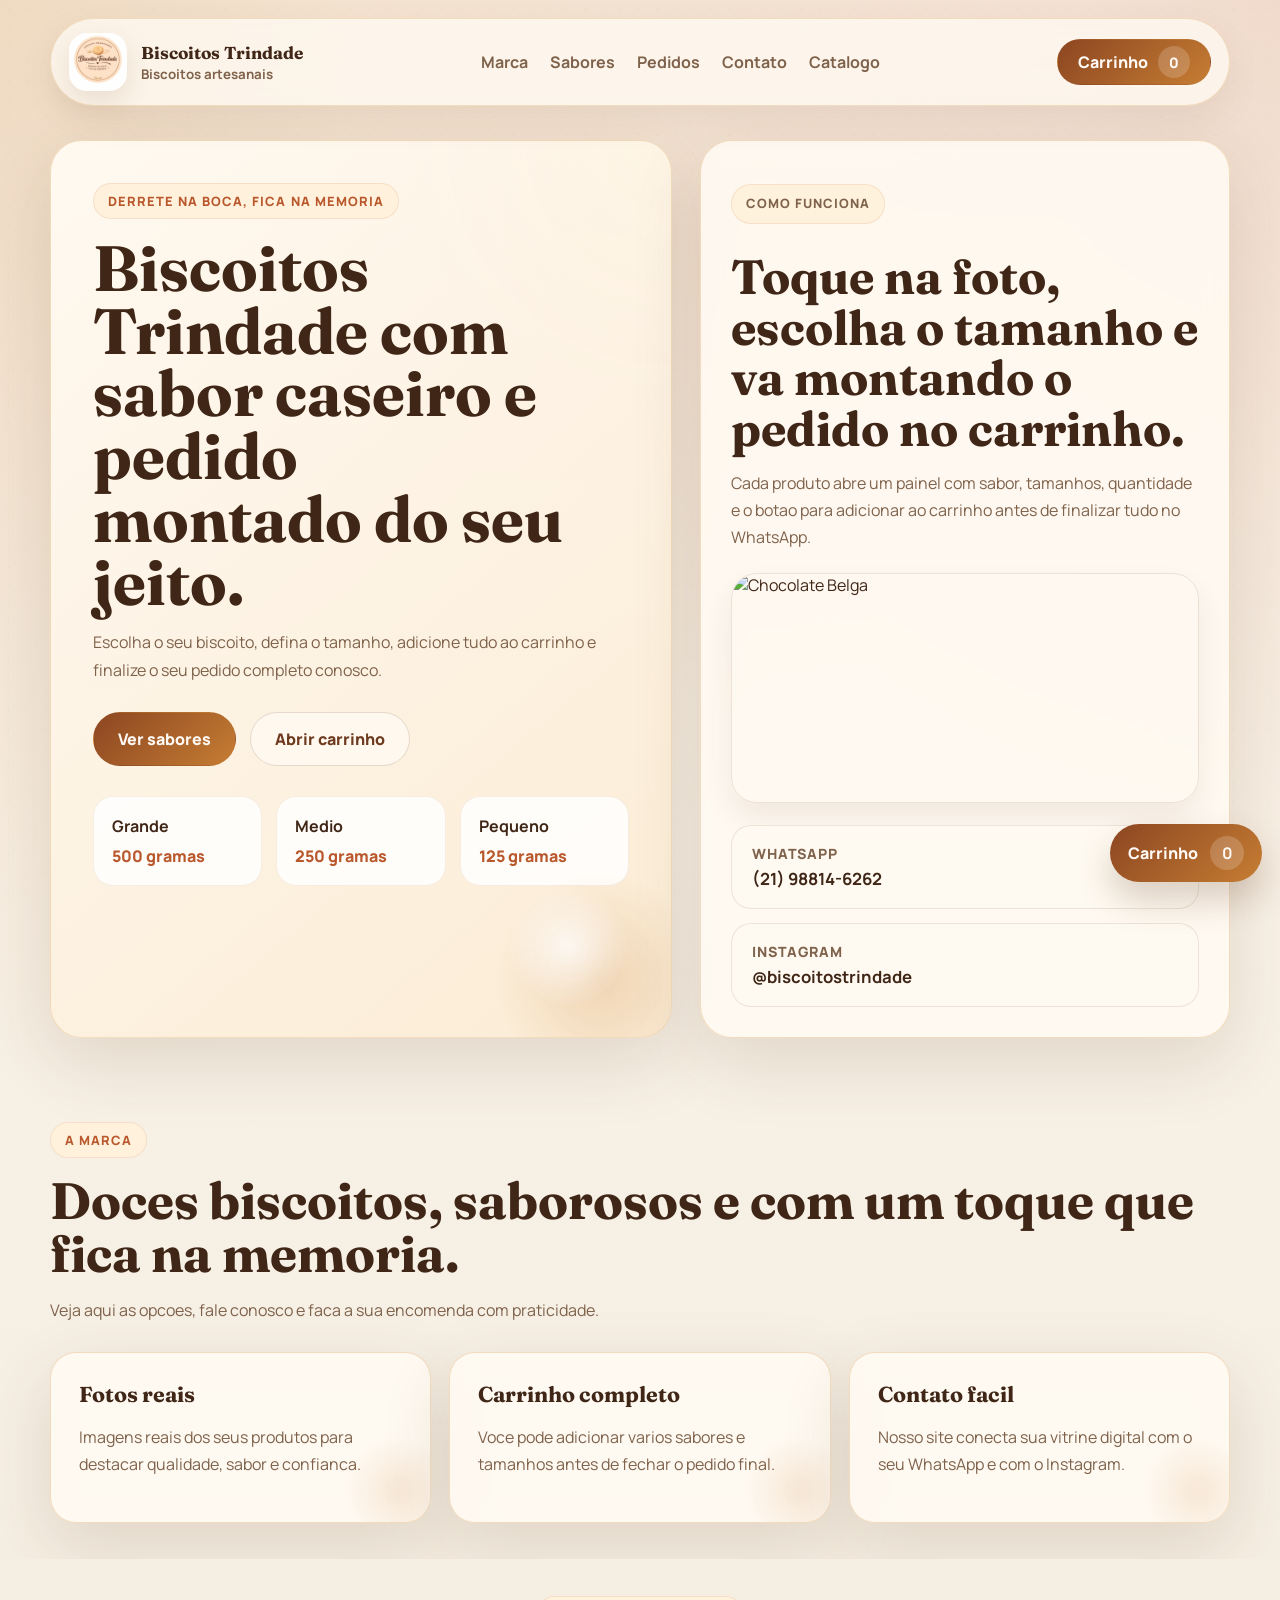
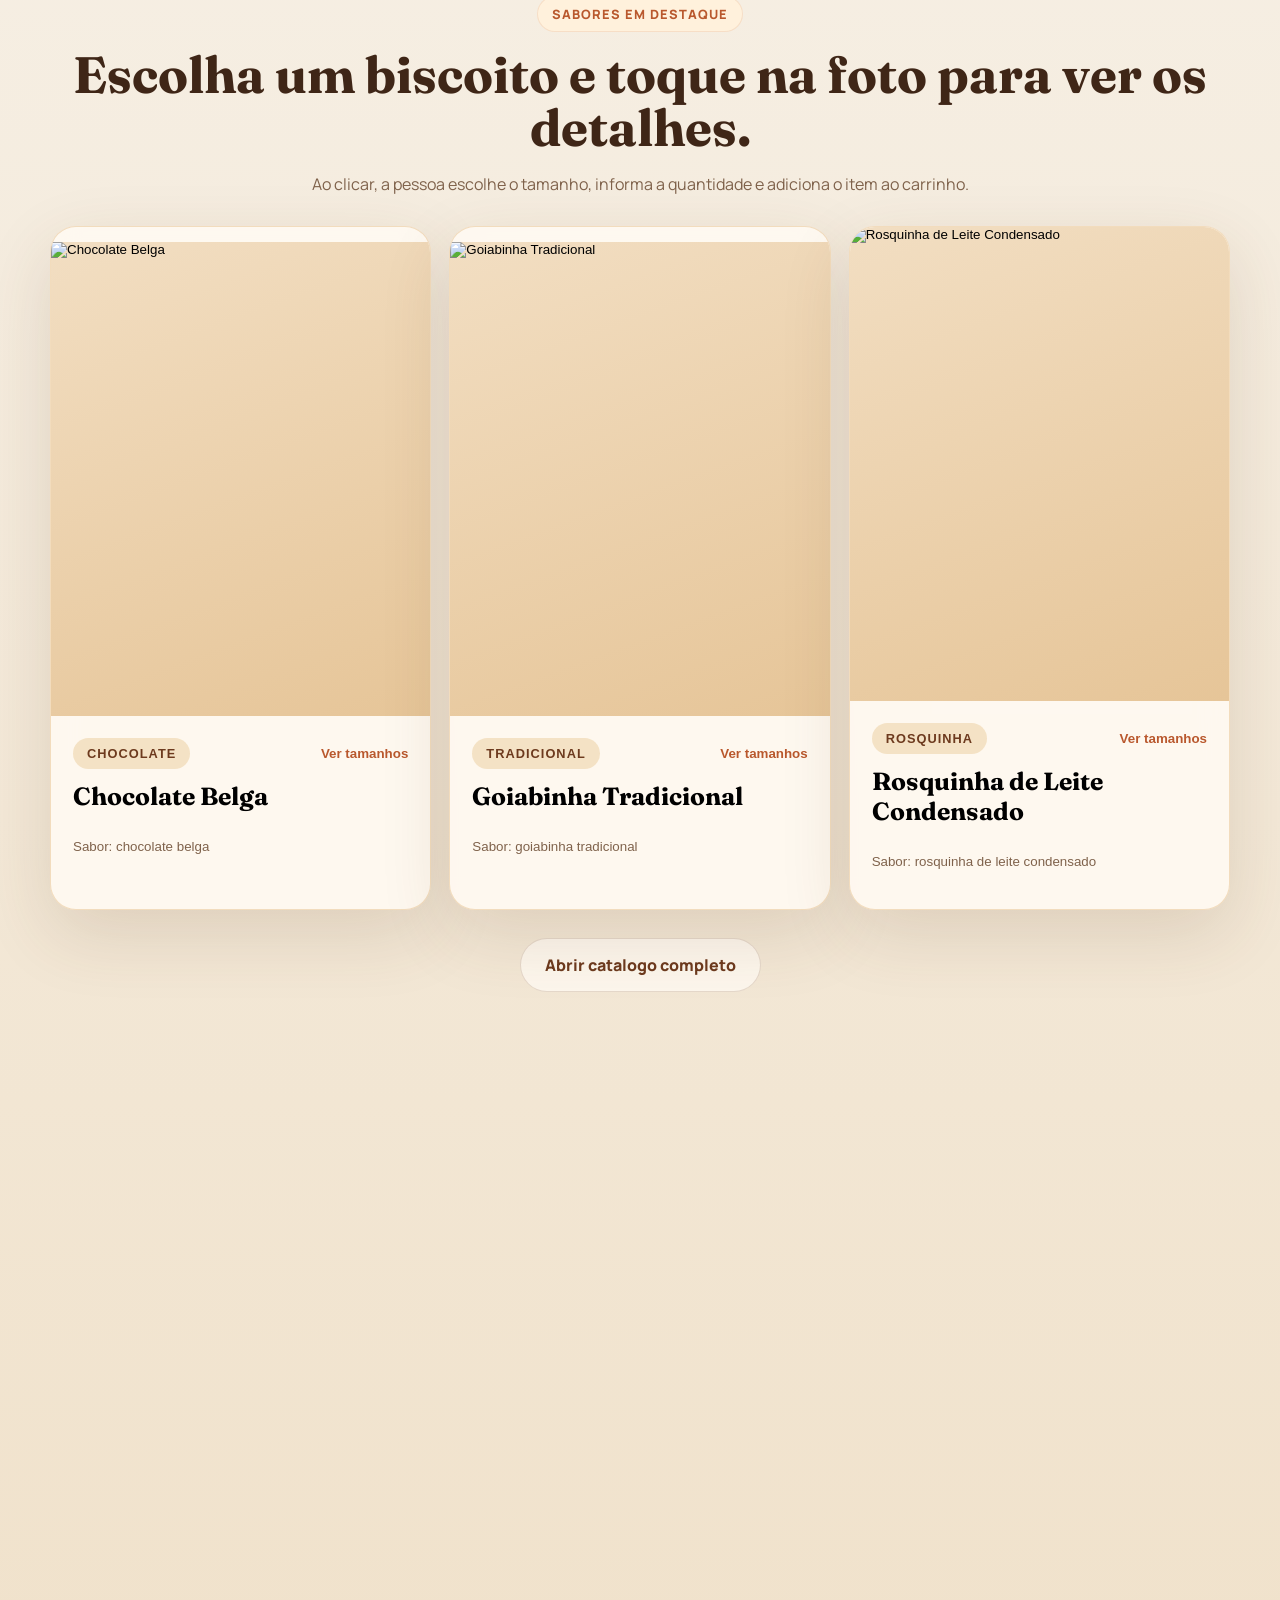
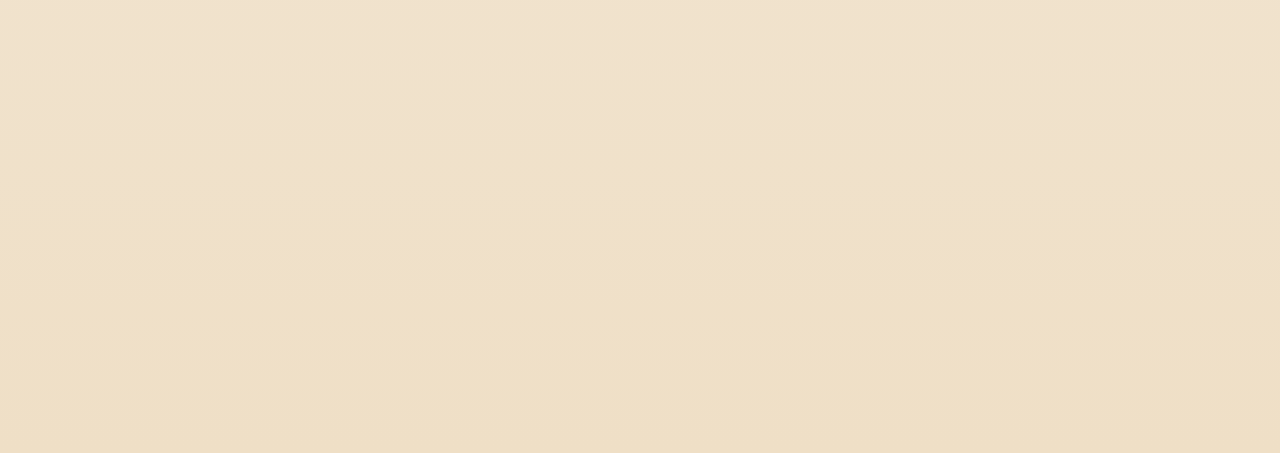
==== commit 5b62876c: "atualização" ====
--- a/index.html
+++ b/index.html
@@ -23,7 +23,7 @@
     href="https://fonts.googleapis.com/css2?family=Fraunces:wght@600;700;800&family=Manrope:wght@400;700;800&display=swap"
     rel="stylesheet"
   >
-  <link rel="stylesheet" href="styles.css?v=20260503-2">
+  <link rel="stylesheet" href="styles.css?v=20260504-1">
 </head>
   <!-- Google tag (gtag.js) -->
 <script async src="https://www.googletagmanager.com/gtag/js?id=G-58J3NB2M7Q"></script>
@@ -367,8 +367,8 @@
     <strong data-cart-count>0</strong>
   </button>
 
-  <script src="app-config.js?v=20260503-2"></script>
-  <script src="trindade-store.js?v=20260503-2"></script>
-  <script src="script.js?v=20260503-2"></script>
+  <script src="app-config.js?v=20260504-1"></script>
+  <script src="trindade-store.js?v=20260504-1"></script>
+  <script src="script.js?v=20260504-1"></script>
 </body>
 </html>
